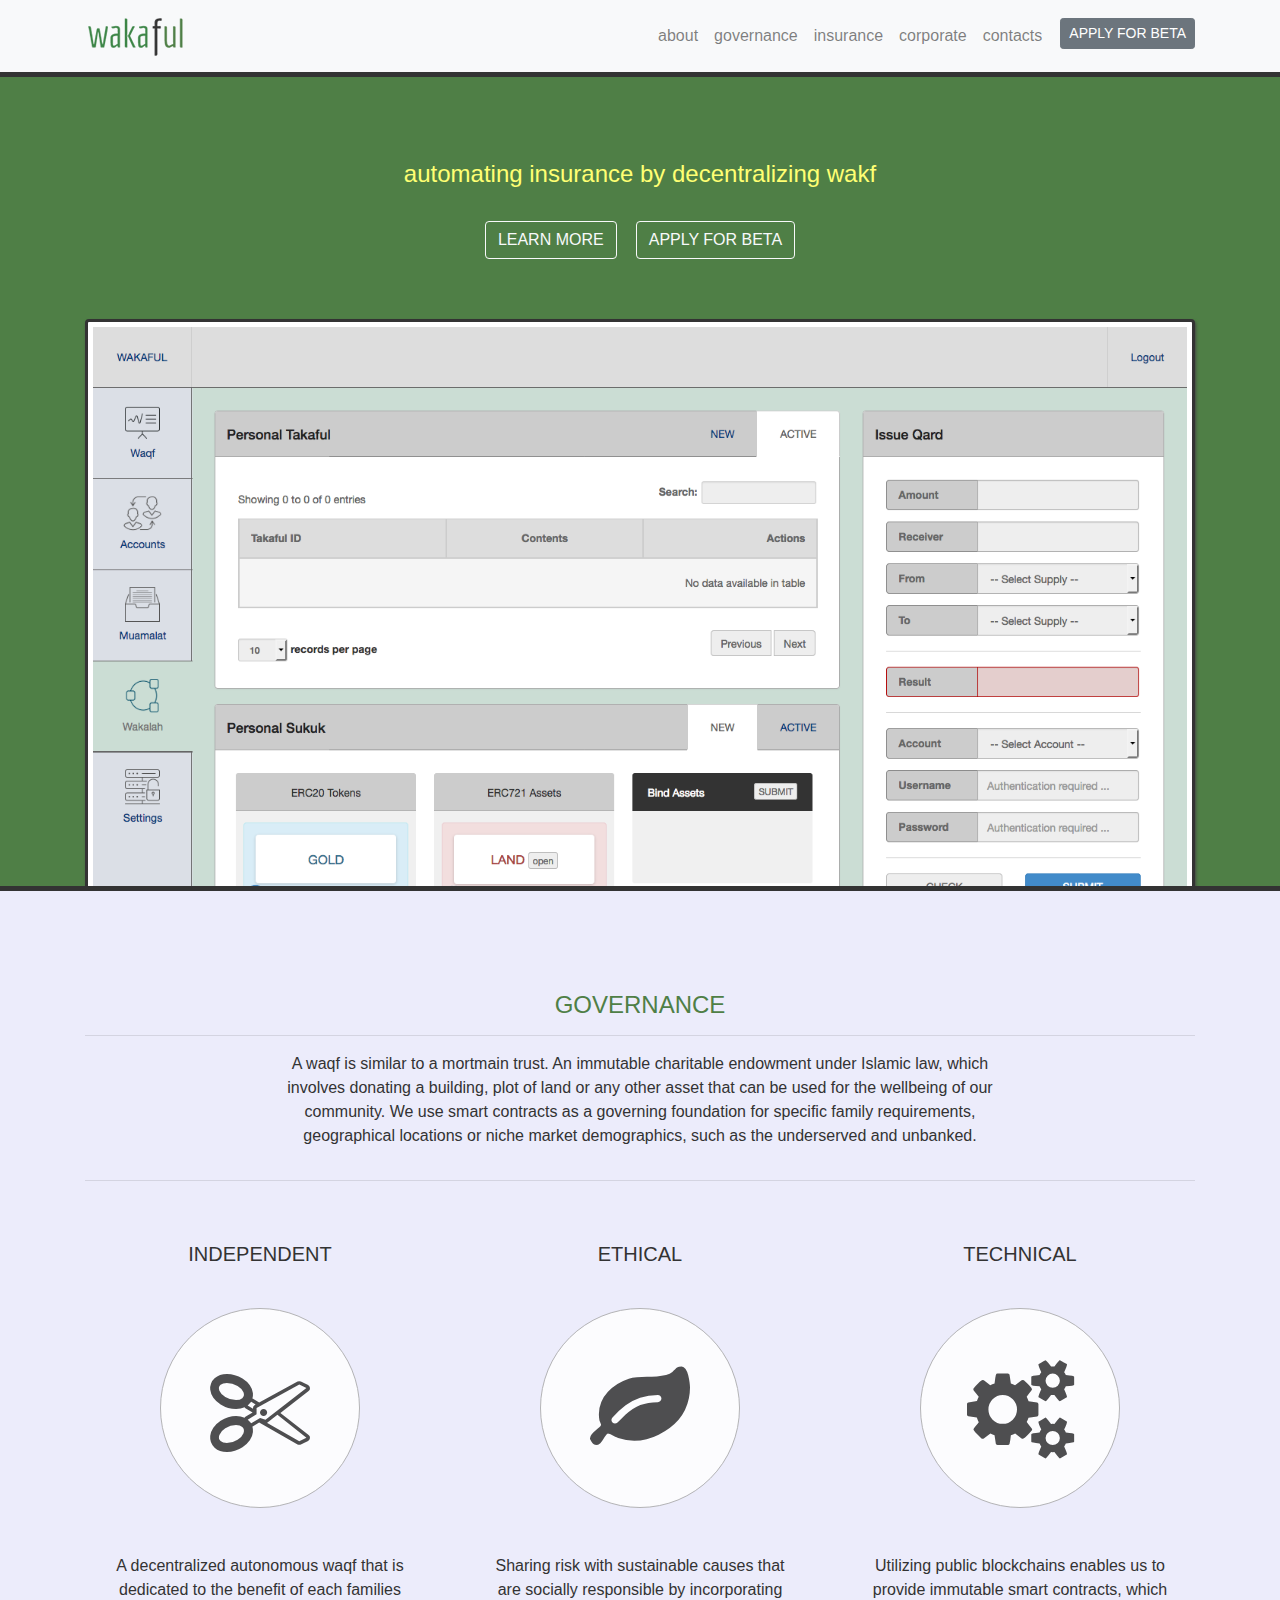
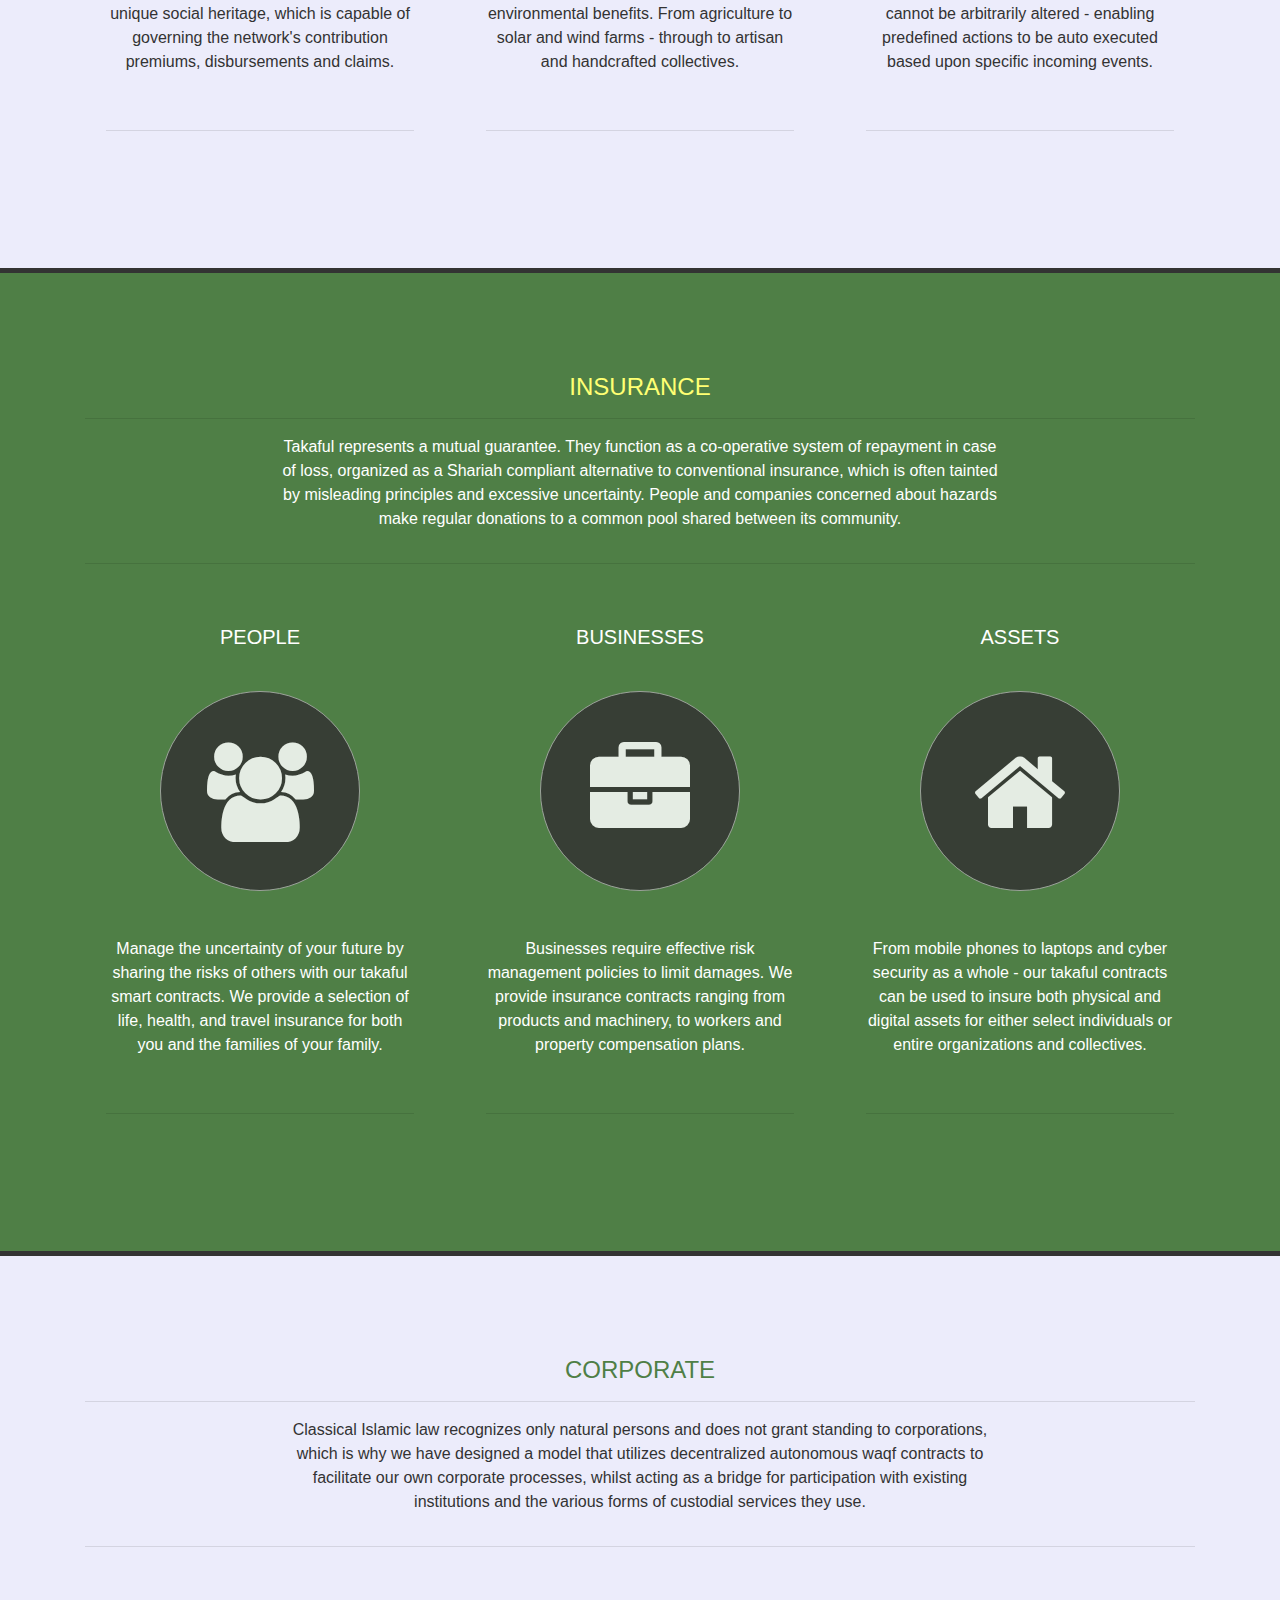
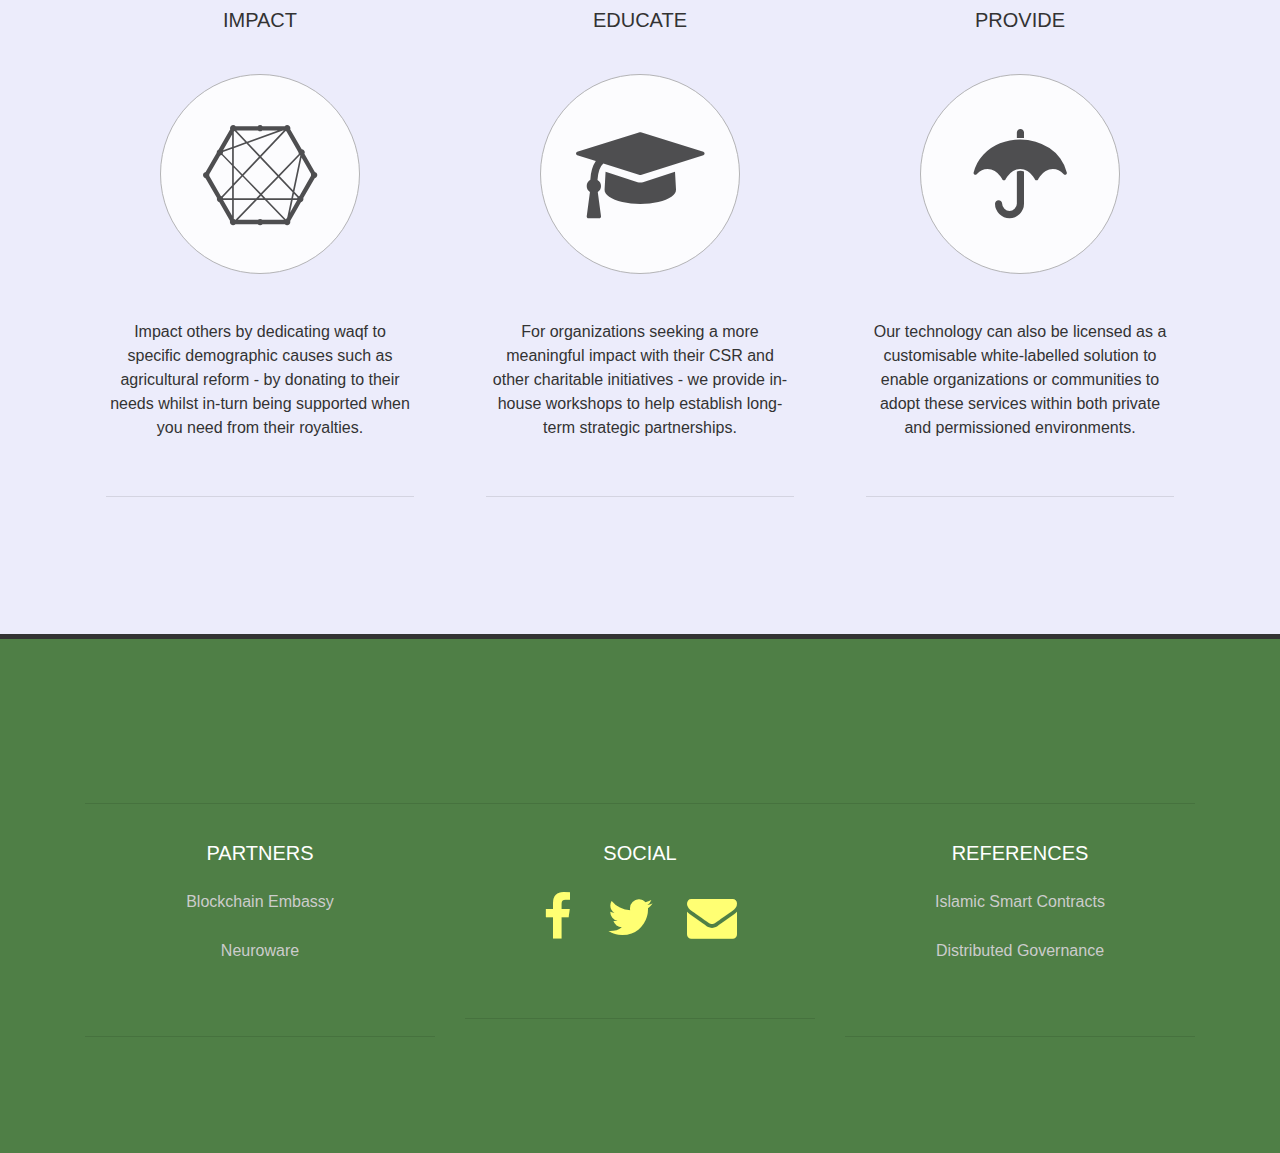
==== index.html @ dea3e42c "Update index.html" ====
<!DOCTYPE html>

<html lang="en">
<head>
<meta charset="utf-8">
<meta http-equiv="X-UA-Compatible" content="IE=edge">
<meta name="viewport" content="width=device-width, initial-scale=1.0, maximum-scale=1.0, user-scalable=0" />
<meta name='apple-mobile-web-app-capable' content='yes'>
<title>WAKAFUL</title>
    
<link href="css/bootstrap.css" rel="stylesheet">  
<link href="css/wakaful.css" rel="stylesheet">
<script src="js/jquery.js"></script>
<script src="js/bootstrap.js"></script>
<script src="js/stats.js"></script>
    
<meta property="og:locale" content="en_US" />
<meta property="og:type" content="website" />
<meta property="og:title" content="Wakaful | Automating Insurance by Decentralizing Wakaf" />
<meta property="og:url" content="http://wakaful.com/" />
<meta property="og:site_name" content="Wakaful" />
<meta property="og:description" content="automating insurance by decentralizing wakaf" />
<meta property="og:image" content="http://wakaful.com/img/fb.png" />
    
<link href="//maxcdn.bootstrapcdn.com/font-awesome/4.7.0/css/font-awesome.min.css" rel="stylesheet">
    
</head>
    
<body>

    <nav class="navbar navbar-expand-lg fixed-top navbar-light bg-light">
        <div class="container">
            <a class="navbar-brand" href="#"><img src="img/logo.png" /></a>
            <button class="navbar-toggler" type="button" data-toggle="collapse" 
                    data-target="#mainNav" 
                    aria-controls="mainNav" 
                    aria-expanded="false" 
                    aria-label="Toggle navigation">
                <span class="navbar-toggler-icon"></span>
            </button>
            <div class="collapse navbar-collapse" id="mainNav">
                <ul class="navbar-nav ml-auto">
                    <li class="nav-item">
                        <a class="nav-link" href="#">about</a>
                    </li>
                    <li class="nav-item">
                        <a class="nav-link" href="#governance">governance</a>
                    </li>
                    <li class="nav-item">
                        <a class="nav-link" href="#insurance">insurance</a>
                    </li>
                    <li class="nav-item">
                        <a class="nav-link" href="#corporate">corporate</a>
                    </li>
                    <li class="nav-item">
                        <a class="nav-link" href="#contacts">contacts</a>
                    </li>
                    <li class="nav-item">
                        <a href="https://wakaful.us19.list-manage.com/subscribe?u=8c5226ef8ec36c357509d81e9&id=e96c50570a" target="_blank" class="btn btn-secondary btn-sm">APPLY FOR BETA</a>
                    </li>
                </ul>
            </div>
        </div>
    </nav>
    
    <div class="section dark" id="about">
        <div class="container">
            <h4>automating insurance by decentralizing wakf</h4>
            <br>
            <a class="btn btn-outline-light" href="#governance">LEARN MORE</a>
            <span>|</span> 
            <a class="btn btn-outline-light" href="https://wakaful.us19.list-manage.com/subscribe?u=8c5226ef8ec36c357509d81e9&id=e96c50570a" target="_blank">APPLY FOR BETA</a>
            <br>
            <img src="img/Wakalah-Wakaful.png" class="img img-thumbnail img-block img-responsive" />
        </div>
    </div>
    
    <div class="section light" id="governance">
        <div class="container">
            <h4>GOVERNANCE</h4>
            <hr>
            <div class="row">
                <div class="col-md-2"></div>
                <div class="col-md-8">
                    <p class="intro">A waqf is similar to a mortmain trust. An immutable charitable endowment under Islamic law, which involves donating a building, plot of land or any other asset that can be used for the wellbeing of our community. We use smart contracts as a governing foundation for specific family requirements, geographical locations or niche market demographics, such as the underserved and unbanked.</p>
                </div>
                <div class="col-md-2"></div>
            </div>
            <hr>
            <div class="row">
                <div class="col-md-4">
                    <div class="card">
                        <div class="card-body">
                            <br>
                            <h5 class="card-title">INDEPENDENT</h5>
                            <p class="card-text"><i class="fa fa-scissors"></i></p>
                            <p class="card-text">A decentralized autonomous waqf that is dedicated to the benefit of each families unique social heritage, which is capable of governing the network's contribution premiums, disbursements and claims.</p>
                            <br>
                            <hr>
                        </div>
                    </div>
                </div>
                <div class="col-md-4">
                    <div class="card">
                        <div class="card-body">
                            <br>
                            <h5 class="card-title">ETHICAL</h5>
                            <p class="card-text"><i class="fa fa-leaf"></i></p>
                            <p class="card-text">Sharing risk with sustainable causes that are socially responsible by incorporating environmental benefits. From agriculture to solar and wind farms - through to artisan and handcrafted collectives.</p>
                            <br>
                            <hr>
                        </div>
                    </div>
                </div>
                <div class="col-md-4">
                    <div class="card">
                        <div class="card-body">
                            <br>
                            <h5 class="card-title">TECHNICAL</h5>
                            <p class="card-text"><i class="fa fa-cogs"></i></p>
                            <p class="card-text">Utilizing public blockchains enables us to provide immutable smart contracts, which cannot be arbitrarily altered - enabling predefined actions to be auto executed based upon specific incoming events.</p>
                            <br>
                            <hr>
                        </div>
                    </div>
                </div>
            </div>
        </div>
    </div>
    
    <div class="section dark" id="insurance">
        <div class="container">
            <h4>INSURANCE</h4>
            <hr>
            <div class="row">
                <div class="col-md-2"></div>
                <div class="col-md-8">
                    <p class="intro">Takaful represents a mutual guarantee. They function as a co-operative system of repayment in case of loss, organized as a Shariah compliant alternative to conventional insurance, which is often tainted by misleading principles and excessive uncertainty. People and companies concerned about hazards make regular donations to a common pool shared between its community.</p>
                </div>
                <div class="col-md-2"></div>
            </div>
            <hr>
            <div class="row">
                <div class="col-md-4">
                    <div class="card">
                        <div class="card-body">
                            <br>
                            <h5 class="card-title">PEOPLE</h5>
                            <p class="card-text"><i class="fa fa-users"></i></p>
                            <p class="card-text">Manage the uncertainty of your future by sharing the risks of others with our takaful smart contracts. We provide a selection of life, health, and travel insurance for both you and the families of your family. </p>
                            <br>
                            <hr>
                        </div>
                    </div>
                </div>
                <div class="col-md-4">
                    <div class="card">
                        <div class="card-body">
                            <br>
                            <h5 class="card-title">BUSINESSES</h5>
                            <p class="card-text"><i class="fa fa-briefcase"></i></p>
                            <p class="card-text">Businesses require effective risk management policies to limit damages. We provide insurance contracts ranging from products and machinery, to workers and property compensation plans.</p>
                            <br>
                            <hr>
                        </div>
                    </div>
                </div>
                <div class="col-md-4">
                    <div class="card">
                        <div class="card-body">
                            <br>
                            <h5 class="card-title">ASSETS</h5>
                            <p class="card-text"><i class="fa fa-home"></i></p>
                            <p class="card-text">From mobile phones to laptops and cyber security as a whole - our takaful contracts can be used to insure both physical and digital assets for either select individuals or entire organizations and collectives.</p>
                            <br>
                            <hr>
                        </div>
                    </div>
                </div>
            </div>
        </div>
    </div>
    
    <div class="section light" id="corporate">
        <div class="container">
            <h4>CORPORATE</h4>
            <hr>
            <div class="row">
                <div class="col-md-2"></div>
                <div class="col-md-8">
                    <p class="intro">Classical Islamic law recognizes only natural persons and does not grant standing to corporations, which is why we have designed a model that utilizes decentralized autonomous waqf contracts to facilitate our own corporate processes, whilst acting as a bridge for participation with existing institutions and the various forms of custodial services they use.</p>
                </div>
                <div class="col-md-2"></div>
            </div>
            <hr>
            <div class="row">
                <div class="col-md-4">
                    <div class="card">
                        <div class="card-body">
                            <br>
                            <h5 class="card-title">IMPACT</h5>
                            <p class="card-text"><i class="fa fa-connectdevelop"></i></p>
                            <p class="card-text">Impact others by dedicating waqf to specific demographic causes such as agricultural reform - by donating to their needs whilst in-turn being supported when you need from their royalties.</p>
                            <br>
                            <hr>
                        </div>
                    </div>
                </div>
                <div class="col-md-4">
                    <div class="card">
                        <div class="card-body">
                            <br>
                            <h5 class="card-title">EDUCATE</h5>
                            <p class="card-text"><i class="fa fa-graduation-cap"></i></p>
                            <p class="card-text">For organizations seeking a more meaningful impact with their CSR and other charitable initiatives - we provide in-house workshops to help establish long-term strategic partnerships.</p>
                            <br>
                            <hr>
                        </div>
                    </div>
                </div>
                <div class="col-md-4">
                    <div class="card">
                        <div class="card-body">
                            <br>
                            <h5 class="card-title">PROVIDE</h5>
                            <p class="card-text"><i class="fa fa-umbrella"></i></p>
                            <p class="card-text">Our technology can also be licensed as a customisable white-labelled solution to enable organizations or communities to adopt these services within both private and permissioned environments.</p>
                            <br>
                            <hr>
                        </div>
                    </div>
                </div>
            </div>
        </div>
    </div>
    
    <div class="section dark" id="contacts">
        <div class="container">
            <br>
            <br>
            <hr>
            <div class="row">
                <div class="col-md-4">
                    <div class="card">
                        <div class="card-body">
                            <h5 class="card-title">PARTNERS</h5>
                            <ul class="list-group list-group-flush">
                                <li class="list-group-item">
                                    <a href="http://bce.asia" target="_blank">
                                        Blockchain Embassy
                                    </a>
                                </li>
                                <li class="list-group-item">
                                    <a href="http://neuroware.io" target="_blank">
                                        Neuroware
                                    </a>
                                </li>
                            </ul>
                        </div>
                    </div>
                    <br>
                    <hr>
                </div>
                <div class="col-md-4">
                    <div class="card social">
                        <div class="card-body">
                            <h5 class="card-title">SOCIAL</h5>
                            <a href="https://facebook.com/wakaful" target="_blank"><i class="fa fa-facebook"></i></a>
                            <a href="https://twitter.com/waqaful" target="_blank"><i class="fa fa-twitter"></i></a>
                            <a href="https://wakaful.wufoo.com/forms/z1rlz63f1rej79t/" target="_blank"><i class="fa fa-envelope"></i></a>
                        </div>
                    </div>
                    <br>
                    <hr>
                </div>
                <div class="col-md-4">
                    <div class="card">
                        <div class="card-body">
                            <h5 class="card-title">REFERENCES</h5>
                            <ul class="list-group list-group-flush">
                                <li class="list-group-item">
                                    <a href="https://www.bce.asia/blog/islamic-finance-a-benefit-for-blockchains" target="_blank">
                                        Islamic Smart Contracts
                                    </a>
                                </li>
                                <li class="list-group-item">
                                    <a href="https://www.bce.asia/blog/unveiling-the-future-of-distributed-governance" target="_blank">
                                        Distributed Governance
                                    </a>
                                </li>
                            </ul>
                        </div>
                    </div>
                    <br>
                    <hr>
                </div>
            </div>
        </div>
    </div>
    
</body>
</html>
---- css/wakaful.css ----
/*

RESETS

*/

body {
    padding-top: 60px;
}
.navbar.fixed-top {
    border-bottom: 5px solid #333;
    line-height: 40px;
}
.navbar.fixed-top .navbar-nav {
    text-align: center;
}
.navbar.fixed-top .nav-item .btn {
    margin: 0;
}
.img-block {
    width: 100%;
    max-width: 100%;
    min-width: 100%;
    height: auto;
}

/*

SECTIONS

*/

.section {
    display: block;
    position: relative;
    padding: 100px 0;
    text-align: center;
}
#about.section span {
    color: transparent;
    padding: 0 3px;
}
.section.dark {
    background: #4F7F46;
    color: #FFF;
}
.section.dark h4 {
    color: #FFFF73;
}
.section.dark ul a {
    color: #CCC;
}
.section.dark ul a:hover {
    color: #FFFF73;
}
.section.light .card,
.section.light .list-group .list-group-item,
.section.dark .card,
.section.dark .list-group .list-group-item {
    background: transparent;
    border-color: transparent;
}
.section.light {
    background: #ECECFB;
    border-top: 5px solid #333;
    border-bottom: 5px solid #333;
    color: #333;
}
.section.light h4 {
    color: #4F7F46;
}
.section.dark img.img-block {
    margin: 60px 0 -160px;
    padding: 5px;
    border: 3px solid #333;
    border-radius 6px;
    box-shadow: 1px 2px 3px #444;
}


/*

ICONS

*/

.card-text i.fa {
    font-size: 100px;
    background: #FFF;
    border: 1px solid #AAA;
    width: 200px;
    height: 200px;
    border-radius: 100px;
    line-height: 200px;
    margin: 30px 0;
    opacity: 0.85;
}
.section.dark .card-text i.fa {
    background: #333;
}

.card.social i.fa {
    font-size: 50px;
    padding: 15px;
    color: #FFFF73;
}
.card.social a:hover i.fa {
    color: #333;
}

/*

RESPONSIVE

*/
@media screen and (min-width: 992px) { 
    html .navbar.fixed-top .nav-item .btn {
        margin: 10px 0 0 10px;
    }
}
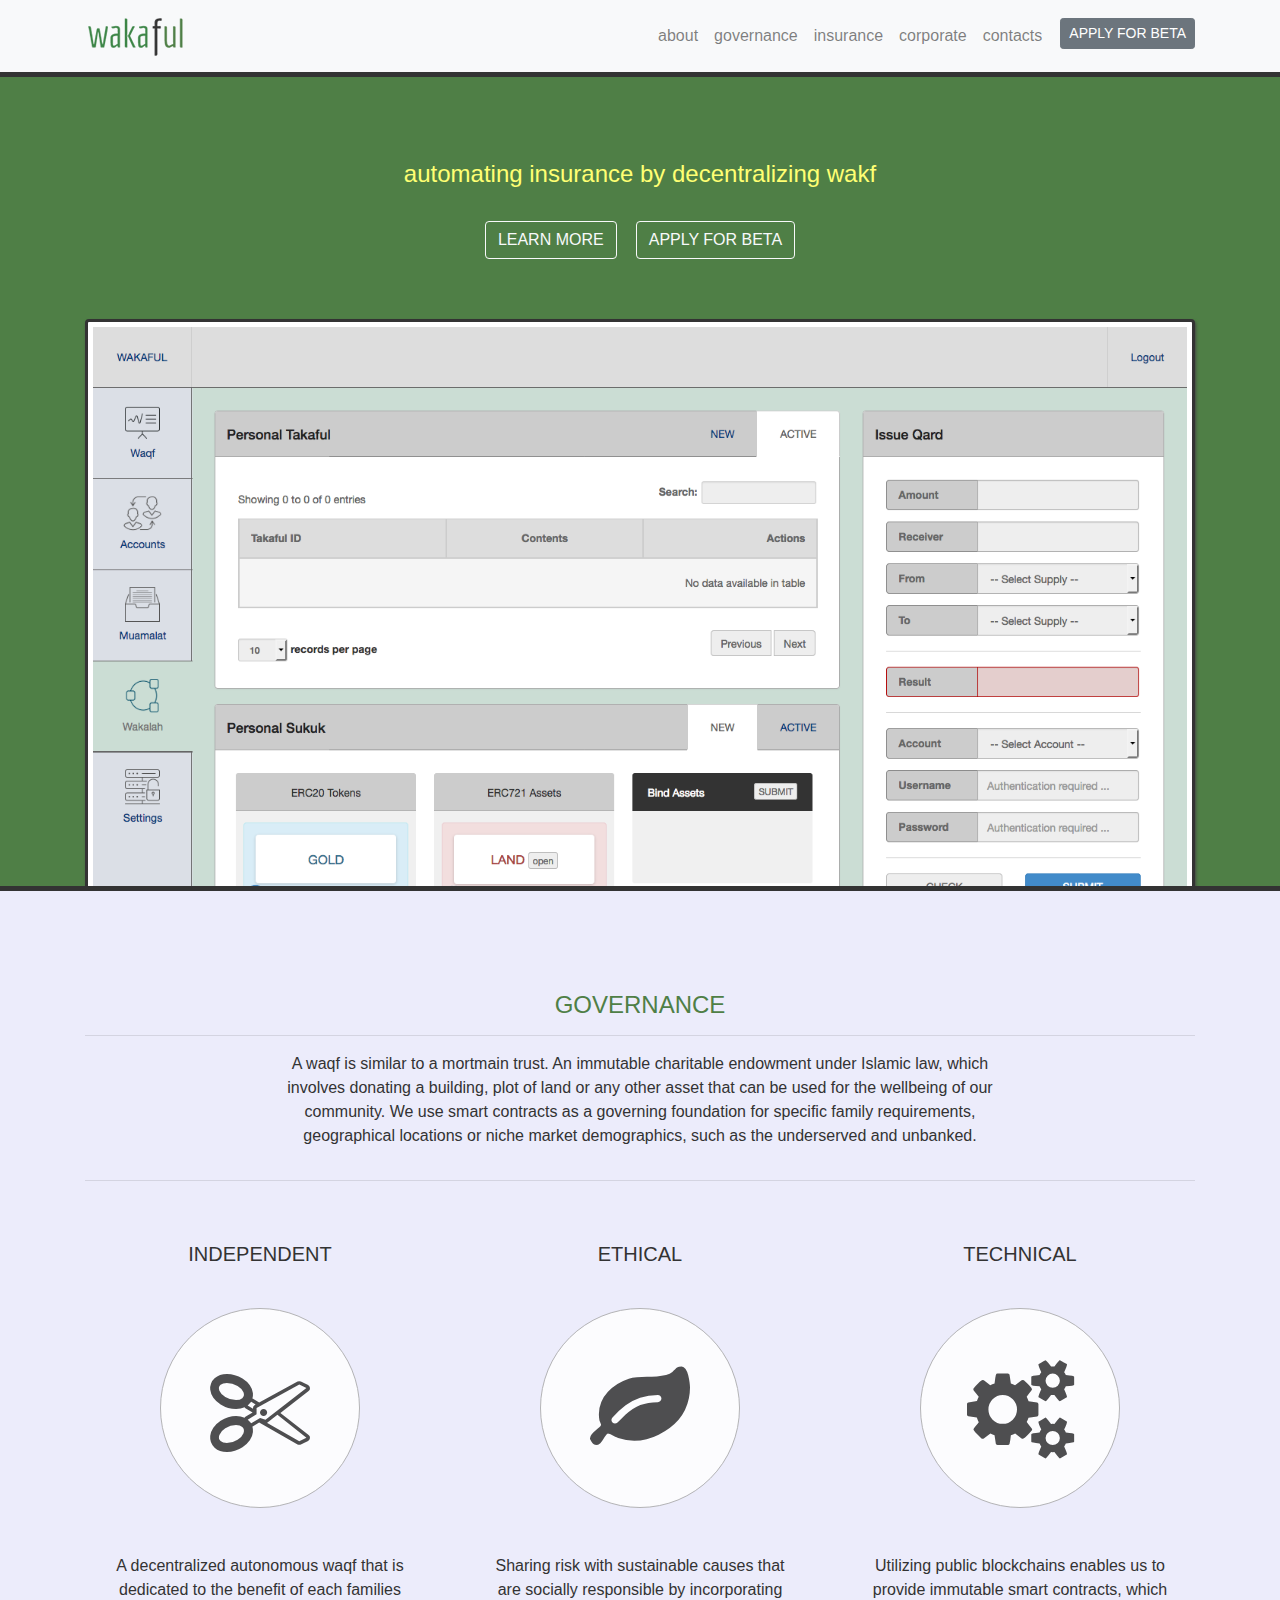
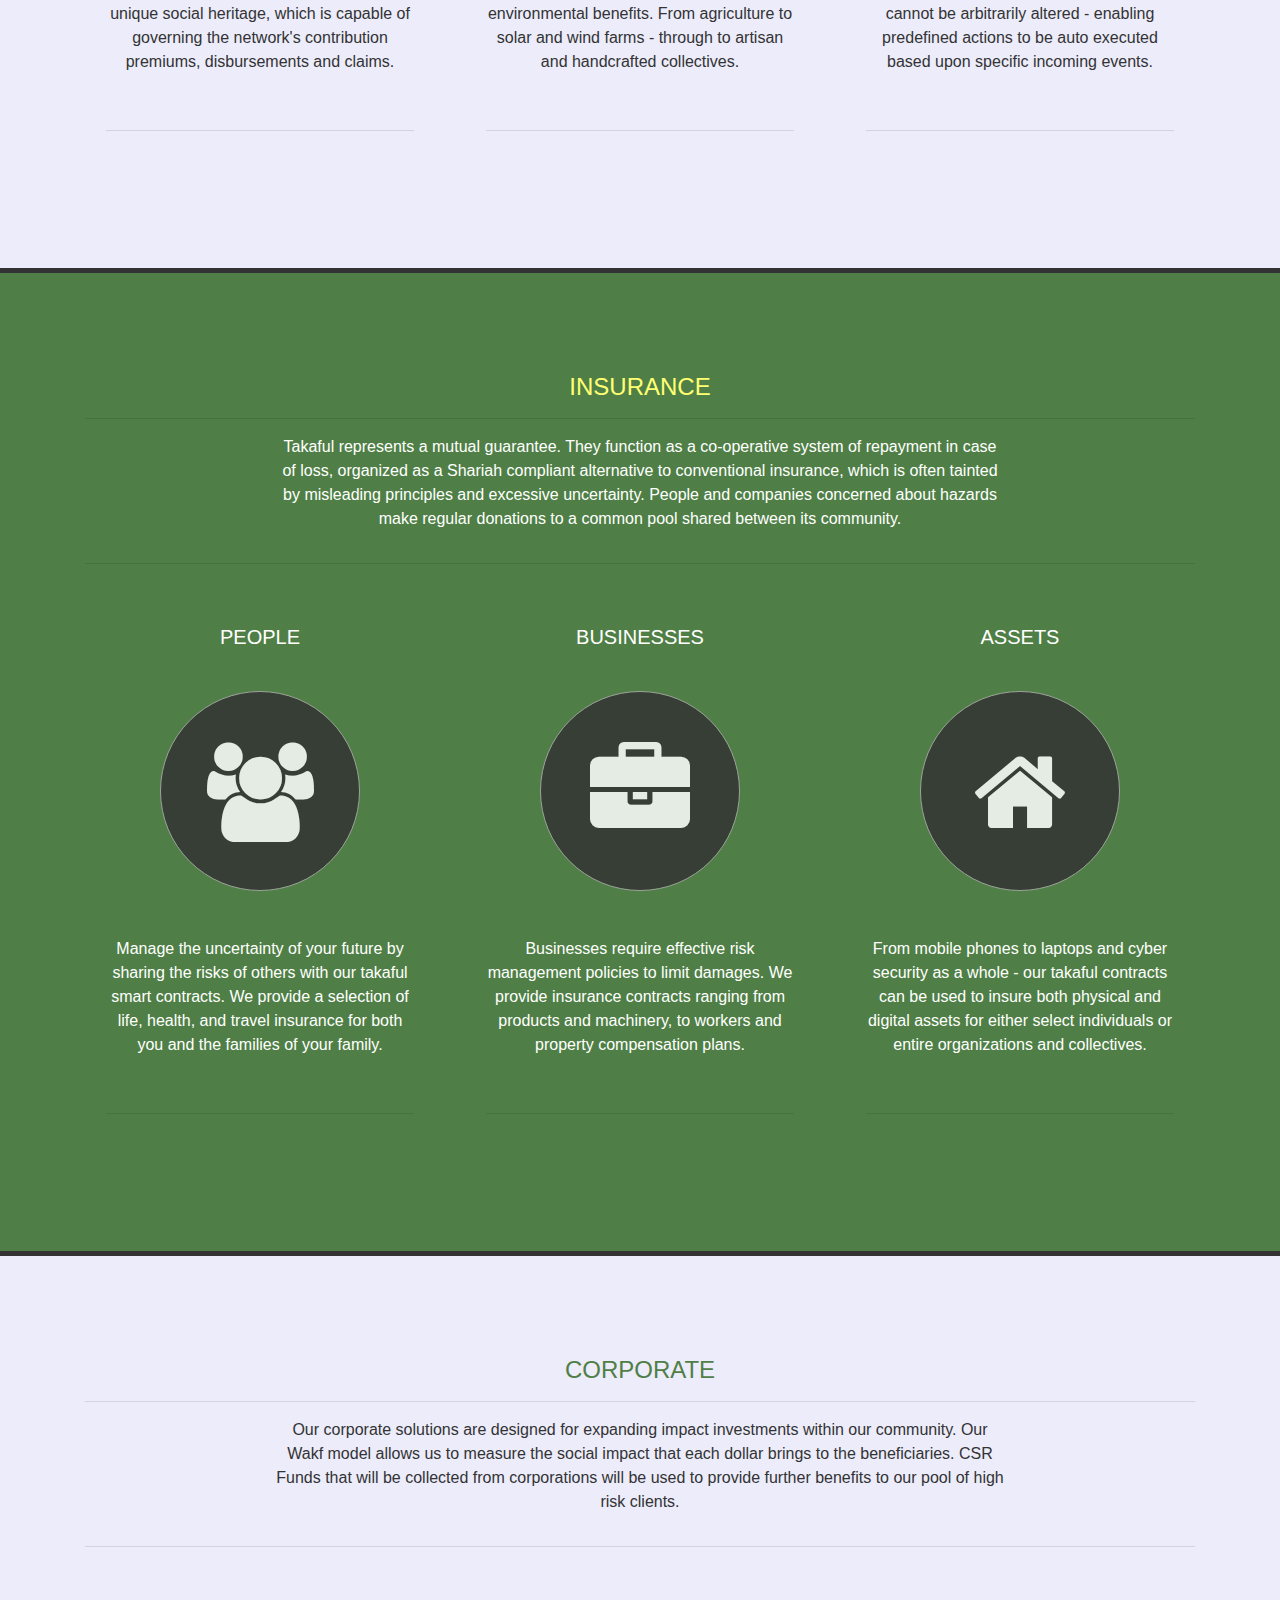
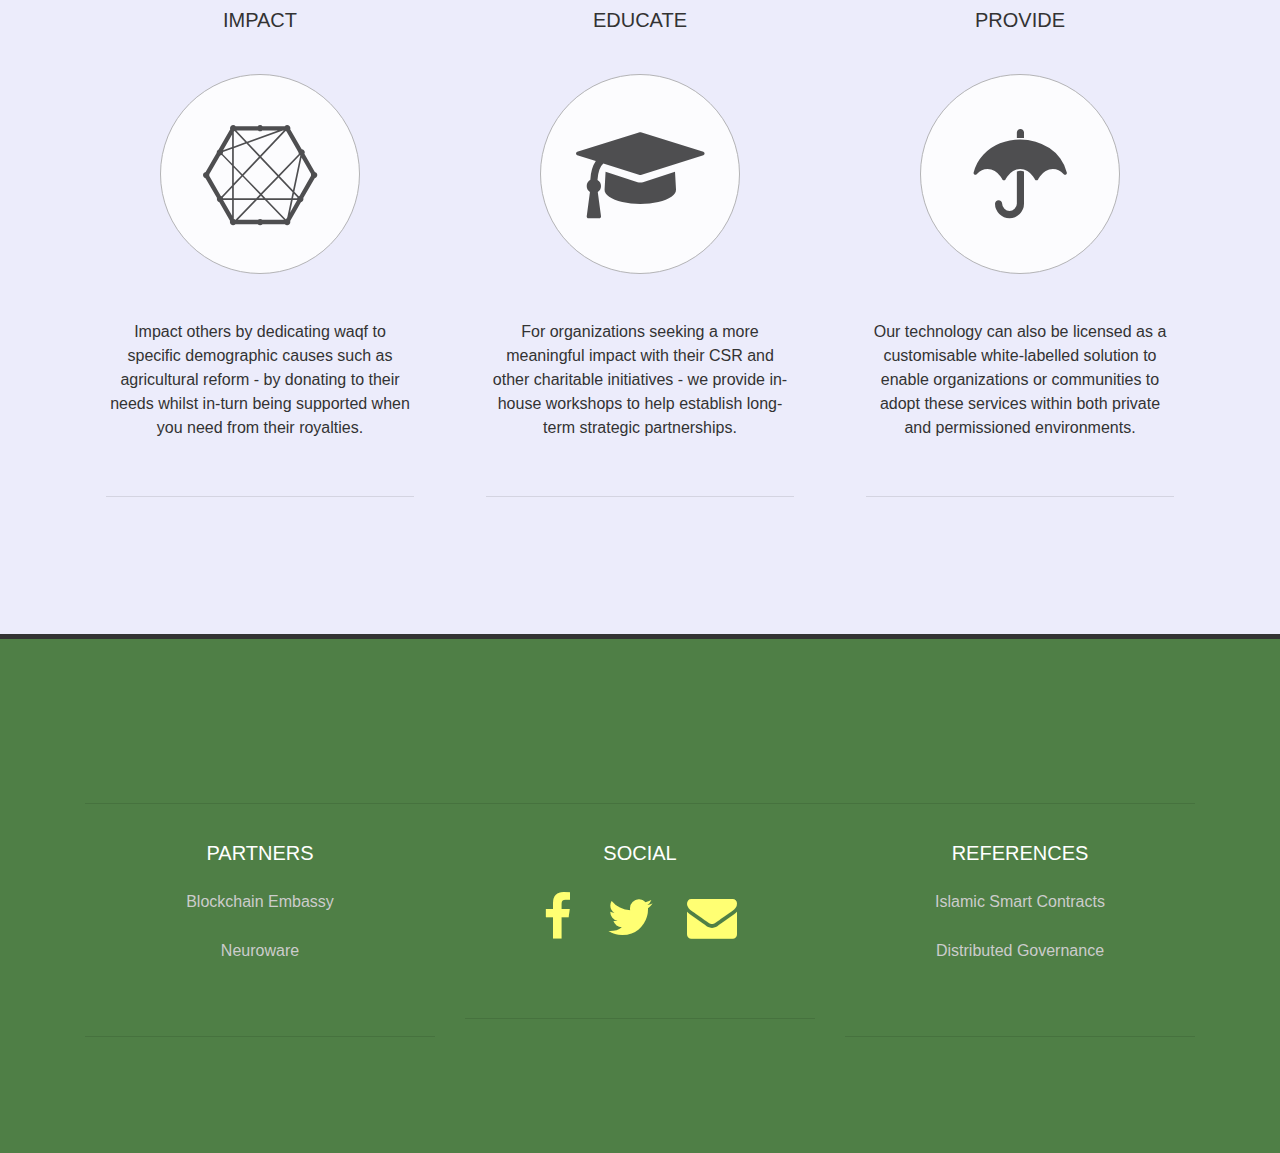
==== commit 61d9bed8: "Update index.html" ====
--- a/index.html
+++ b/index.html
@@ -188,7 +188,7 @@
             <div class="row">
                 <div class="col-md-2"></div>
                 <div class="col-md-8">
-                    <p class="intro">Classical Islamic law recognizes only natural persons and does not grant standing to corporations, which is why we have designed a model that utilizes decentralized autonomous waqf contracts to facilitate our own corporate processes, whilst acting as a bridge for participation with existing institutions and the various forms of custodial services they use.</p>
+                    <p class="intro">Our corporate solutions are designed for expanding impact investments within our community. Our Wakf model allows us to measure the social impact that each dollar brings to the beneficiaries. CSR Funds that will be collected from corporations will be used to provide further benefits to our pool of high risk clients. </p>
                 </div>
                 <div class="col-md-2"></div>
             </div>
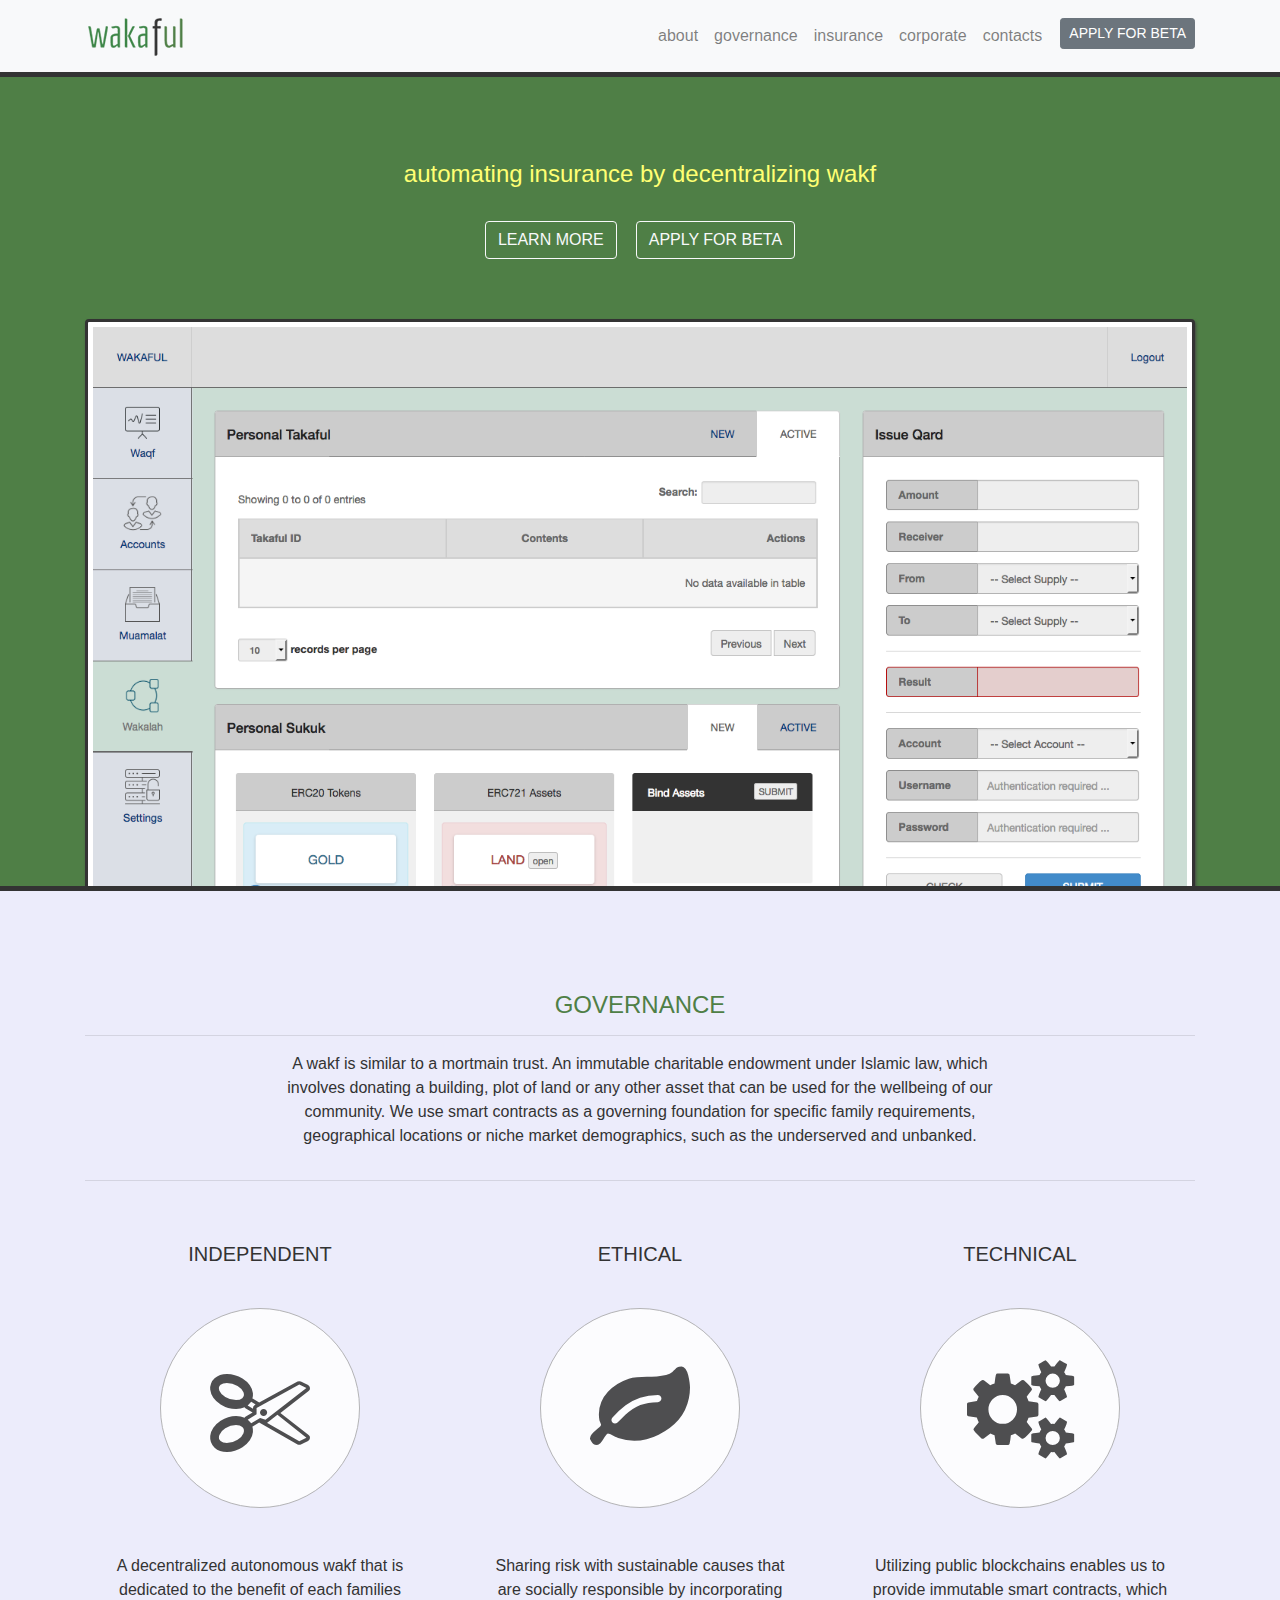
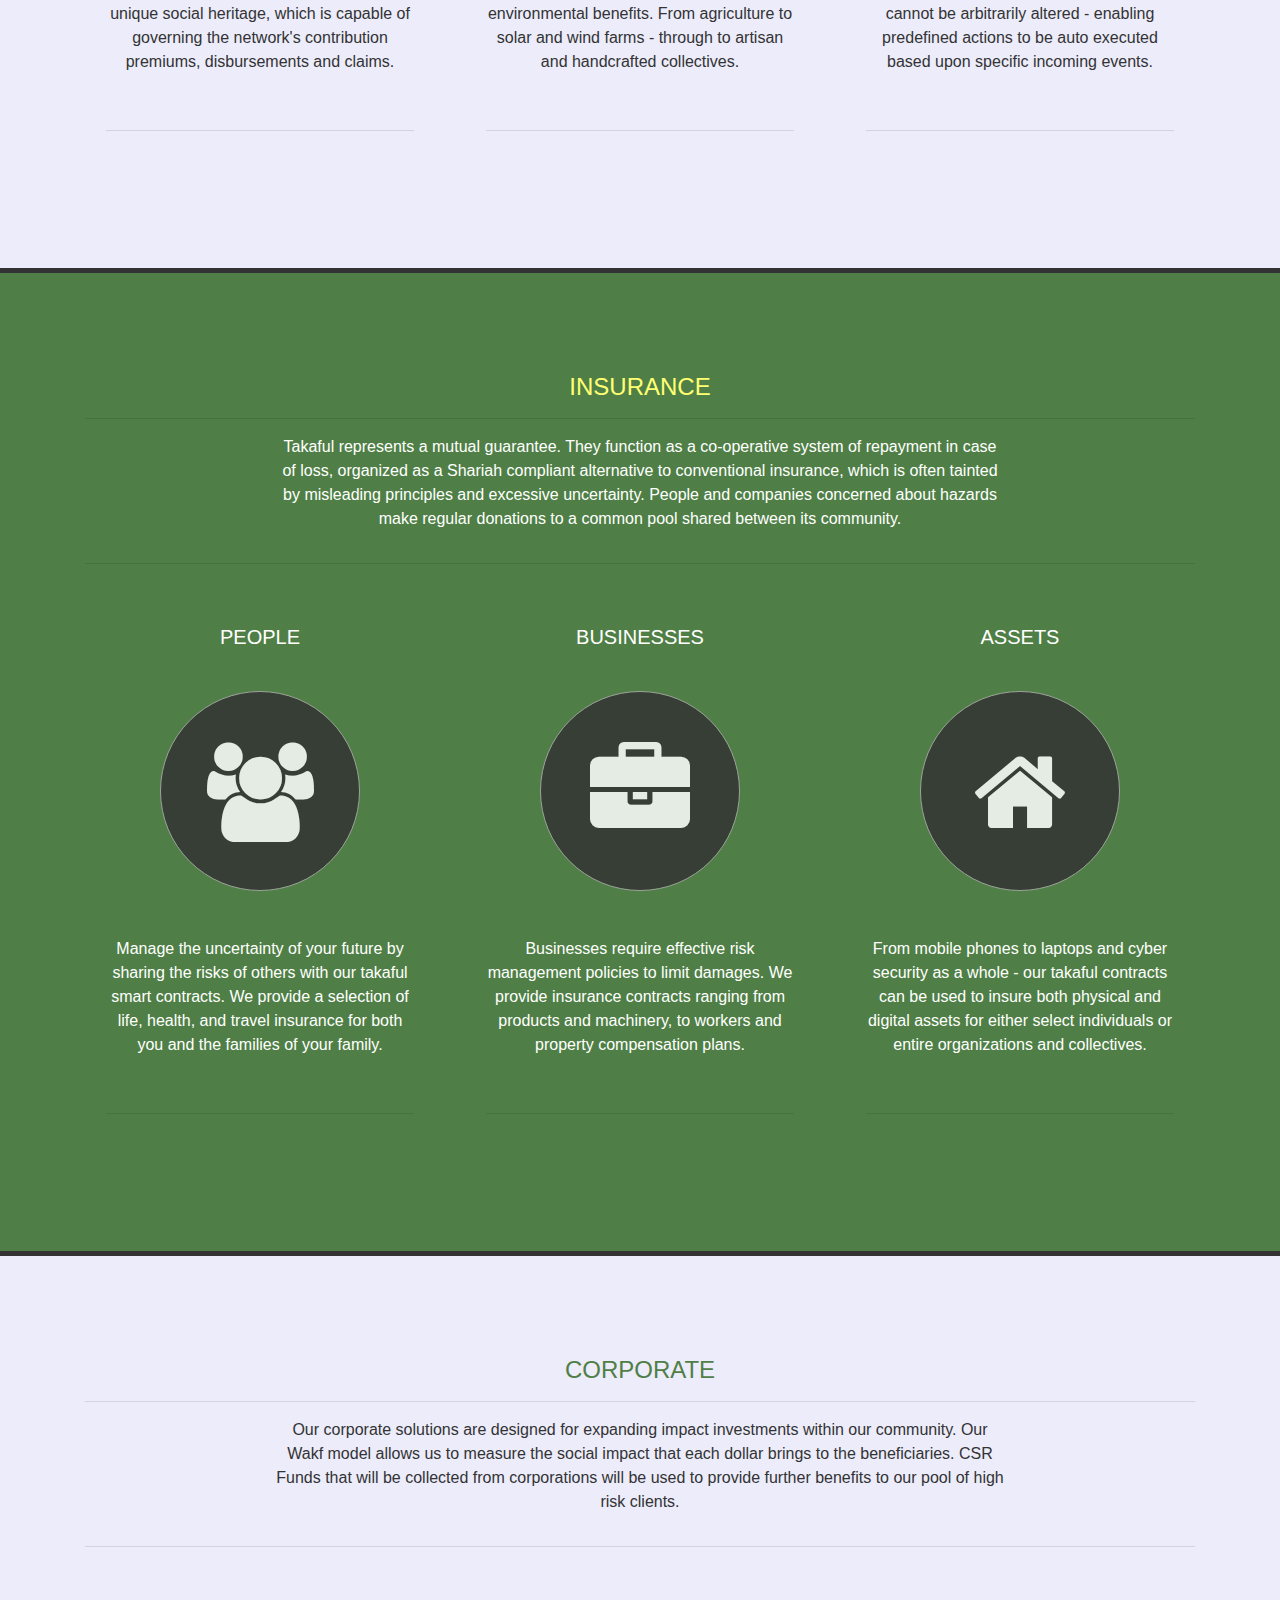
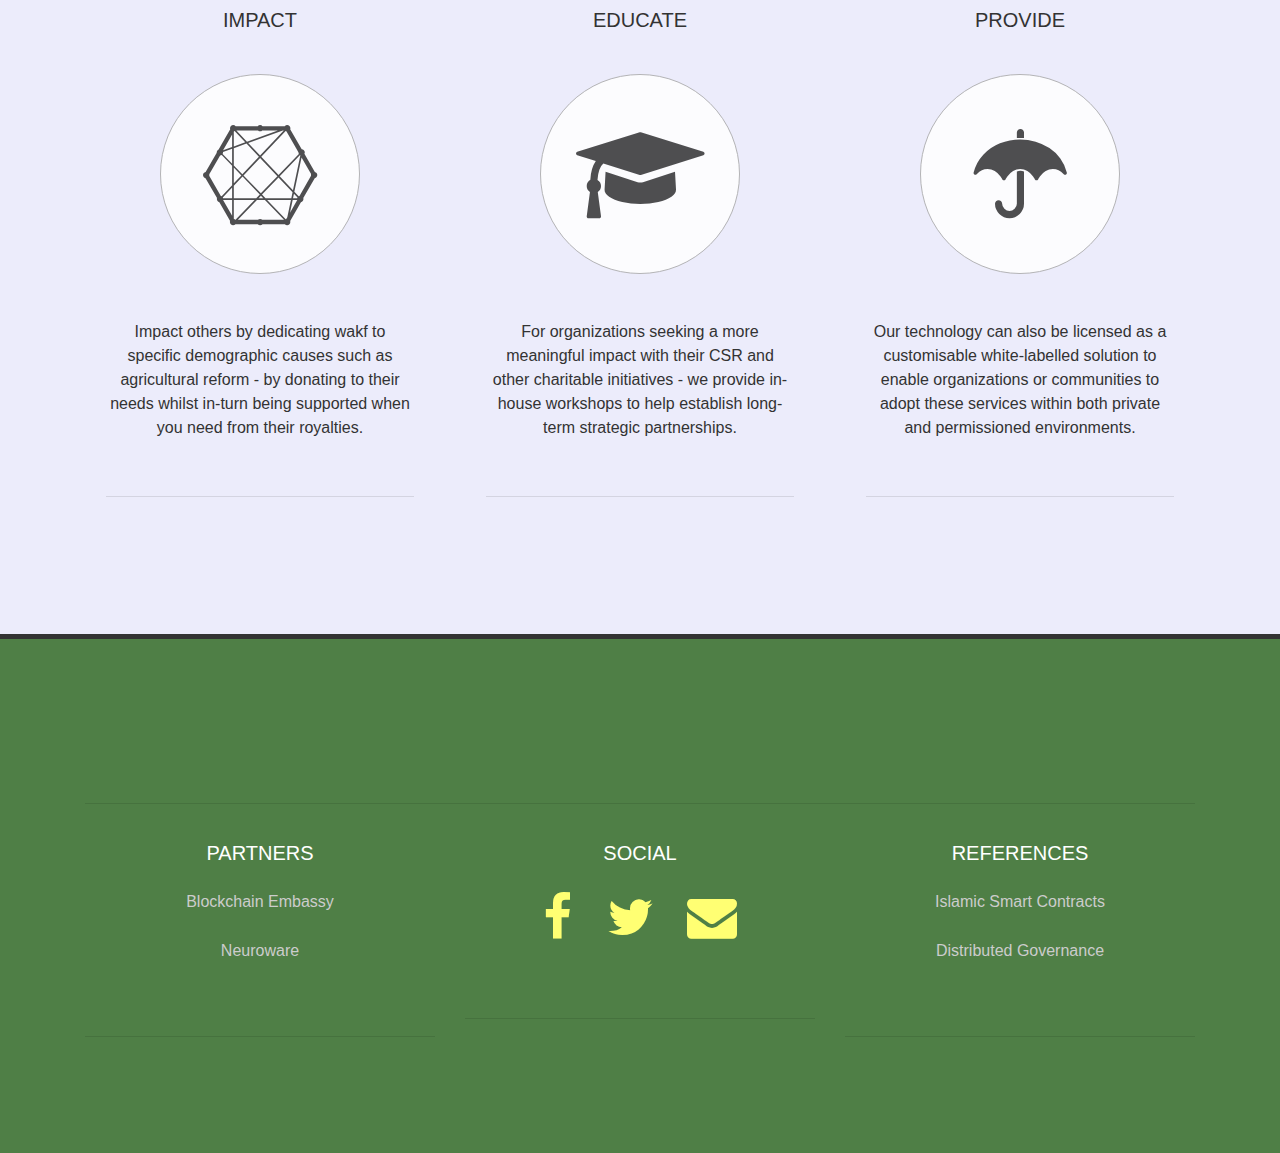
==== commit d1aadb8a: "Update index.html" ====
--- a/index.html
+++ b/index.html
@@ -82,7 +82,7 @@
             <div class="row">
                 <div class="col-md-2"></div>
                 <div class="col-md-8">
-                    <p class="intro">A waqf is similar to a mortmain trust. An immutable charitable endowment under Islamic law, which involves donating a building, plot of land or any other asset that can be used for the wellbeing of our community. We use smart contracts as a governing foundation for specific family requirements, geographical locations or niche market demographics, such as the underserved and unbanked.</p>
+                    <p class="intro">A wakf is similar to a mortmain trust. An immutable charitable endowment under Islamic law, which involves donating a building, plot of land or any other asset that can be used for the wellbeing of our community. We use smart contracts as a governing foundation for specific family requirements, geographical locations or niche market demographics, such as the underserved and unbanked.</p>
                 </div>
                 <div class="col-md-2"></div>
             </div>
@@ -94,7 +94,7 @@
                             <br>
                             <h5 class="card-title">INDEPENDENT</h5>
                             <p class="card-text"><i class="fa fa-scissors"></i></p>
-                            <p class="card-text">A decentralized autonomous waqf that is dedicated to the benefit of each families unique social heritage, which is capable of governing the network's contribution premiums, disbursements and claims.</p>
+                            <p class="card-text">A decentralized autonomous wakf that is dedicated to the benefit of each families unique social heritage, which is capable of governing the network's contribution premiums, disbursements and claims.</p>
                             <br>
                             <hr>
                         </div>
@@ -200,7 +200,7 @@
                             <br>
                             <h5 class="card-title">IMPACT</h5>
                             <p class="card-text"><i class="fa fa-connectdevelop"></i></p>
-                            <p class="card-text">Impact others by dedicating waqf to specific demographic causes such as agricultural reform - by donating to their needs whilst in-turn being supported when you need from their royalties.</p>
+                            <p class="card-text">Impact others by dedicating wakf to specific demographic causes such as agricultural reform - by donating to their needs whilst in-turn being supported when you need from their royalties.</p>
                             <br>
                             <hr>
                         </div>
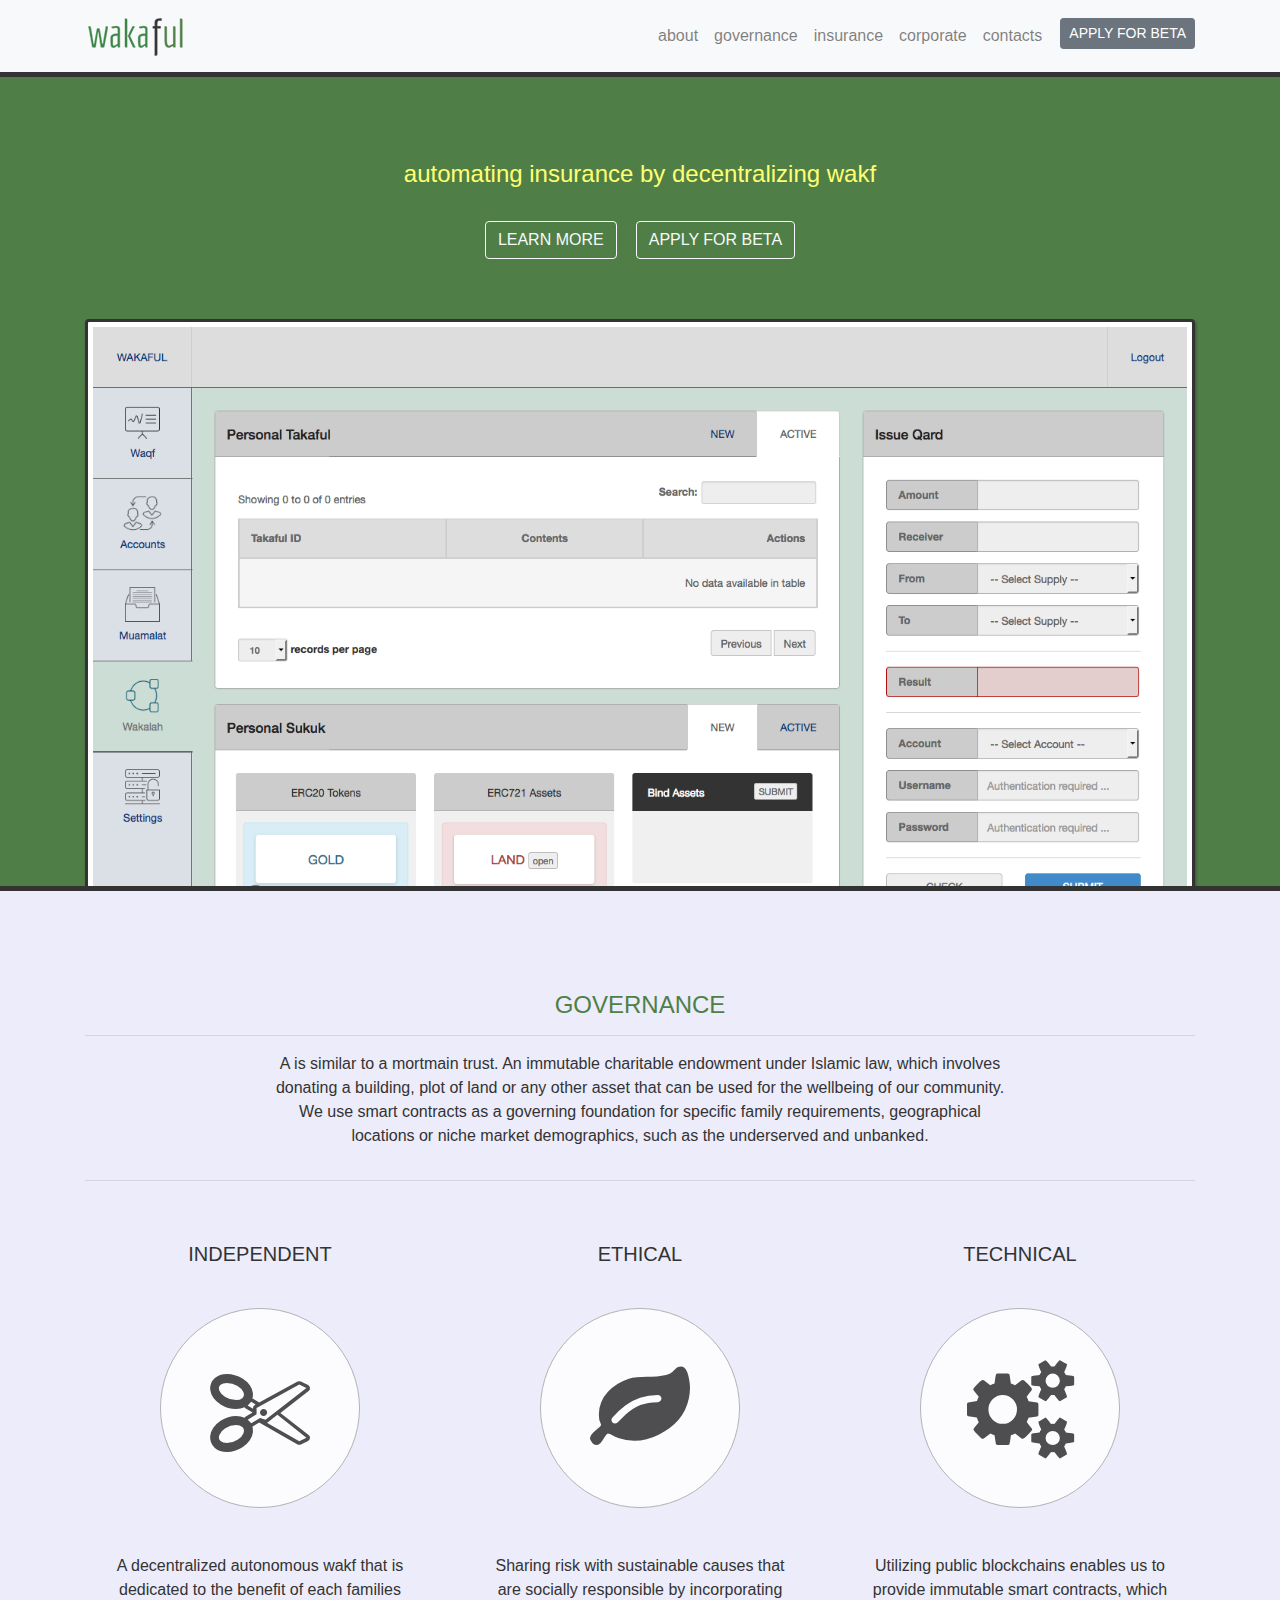
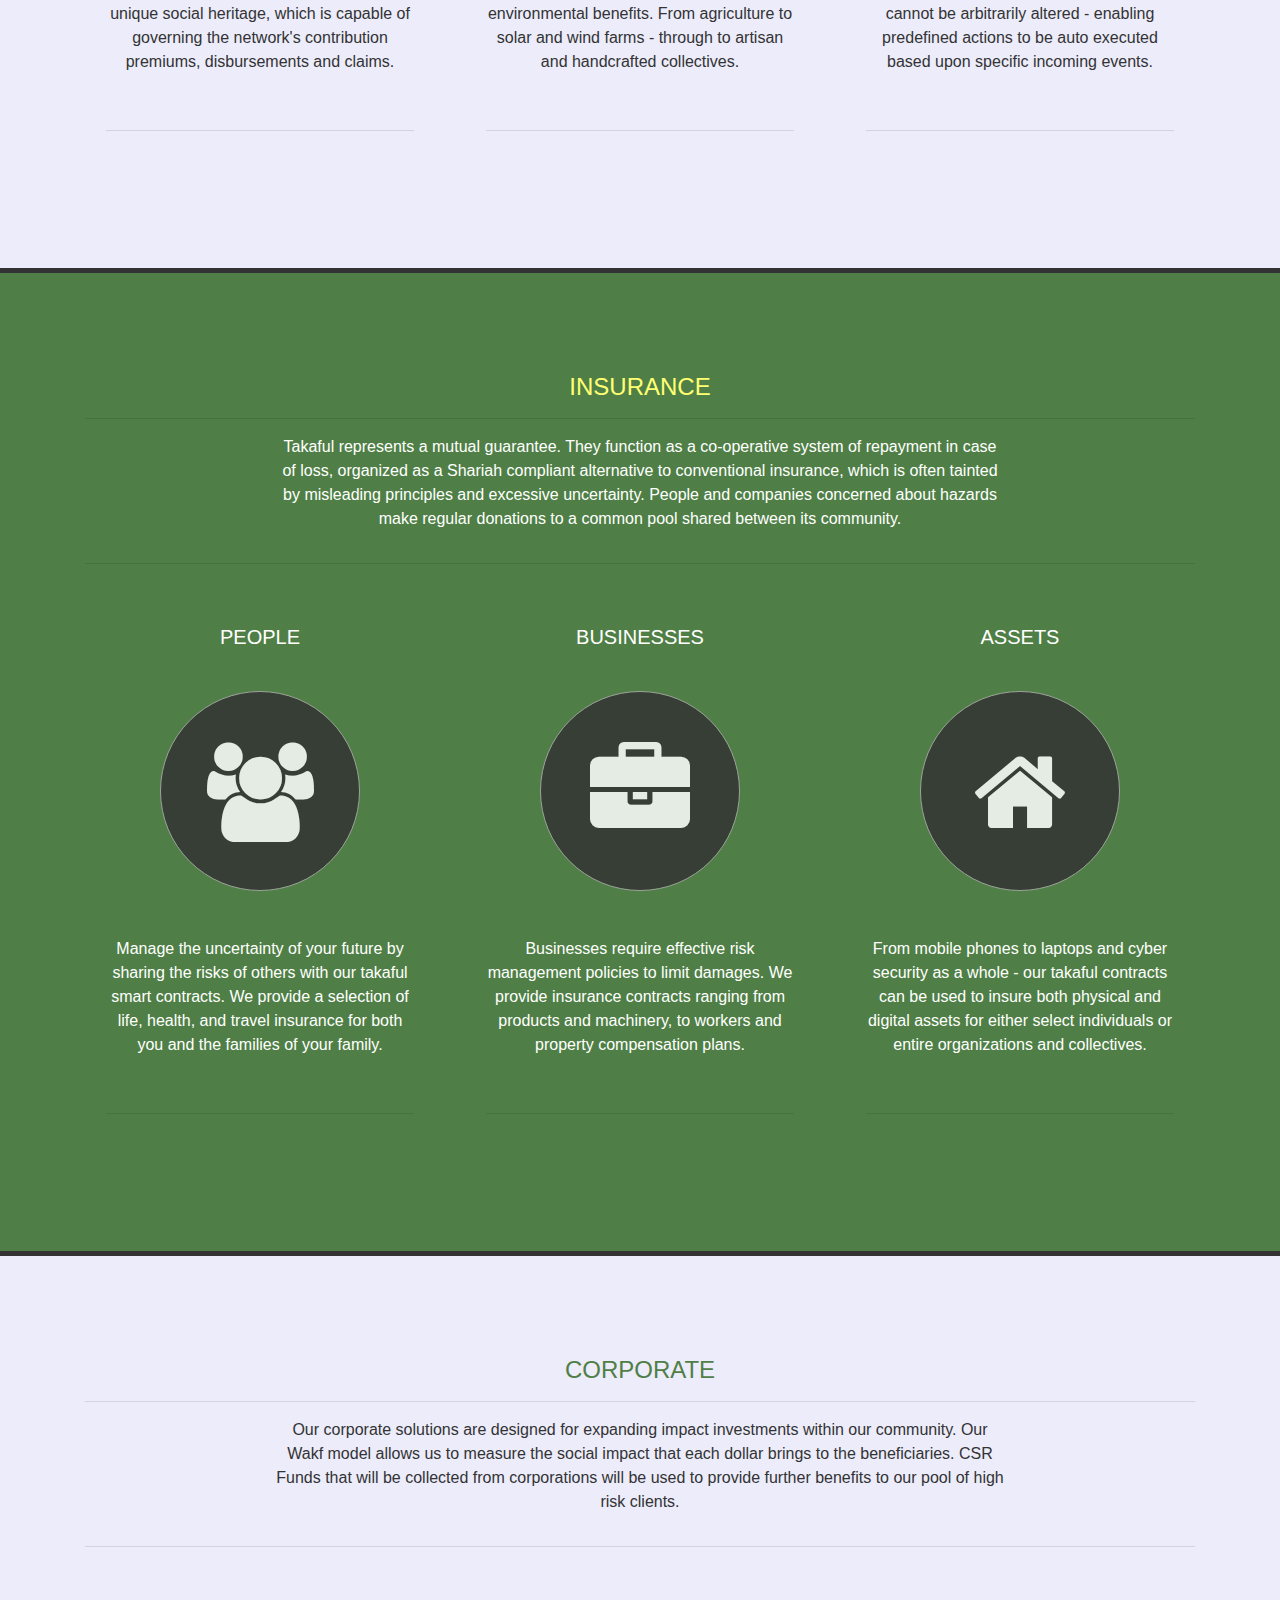
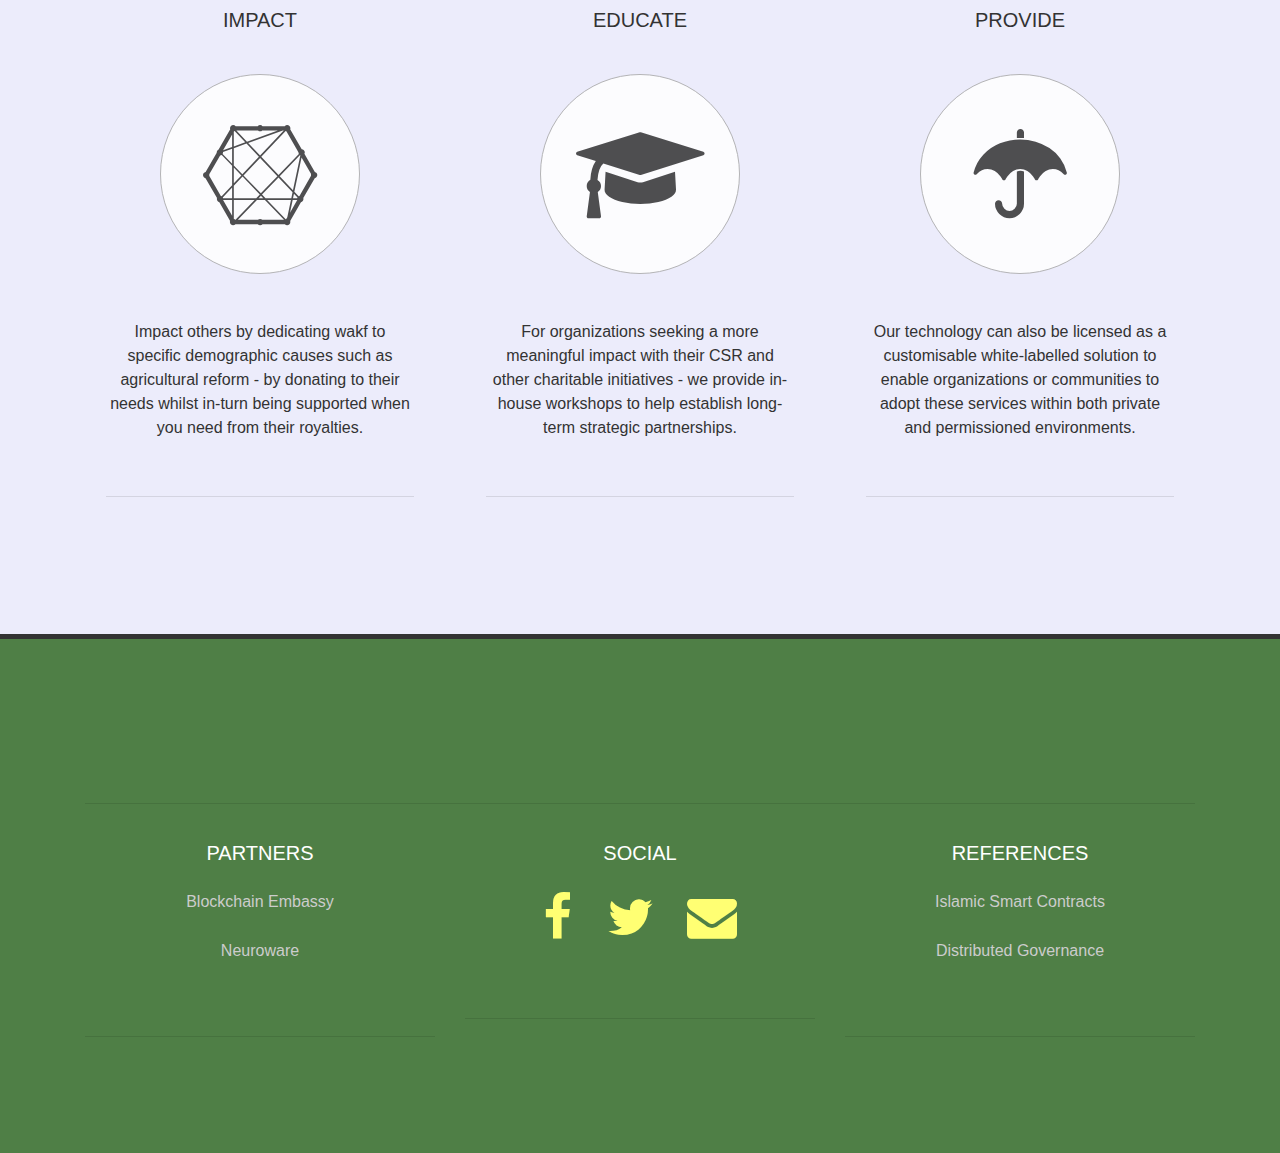
==== commit 9d7a8fab: "Update index.html" ====
--- a/index.html
+++ b/index.html
@@ -82,7 +82,11 @@
             <div class="row">
                 <div class="col-md-2"></div>
                 <div class="col-md-8">
-                    <p class="intro">A wakf is similar to a mortmain trust. An immutable charitable endowment under Islamic law, which involves donating a building, plot of land or any other asset that can be used for the wellbeing of our community. We use smart contracts as a governing foundation for specific family requirements, geographical locations or niche market demographics, such as the underserved and unbanked.</p>
+                    <p class="intro">A 
+                        
+                        
+                        
+                        is similar to a mortmain trust. An immutable charitable endowment under Islamic law, which involves donating a building, plot of land or any other asset that can be used for the wellbeing of our community. We use smart contracts as a governing foundation for specific family requirements, geographical locations or niche market demographics, such as the underserved and unbanked.</p>
                 </div>
                 <div class="col-md-2"></div>
             </div>
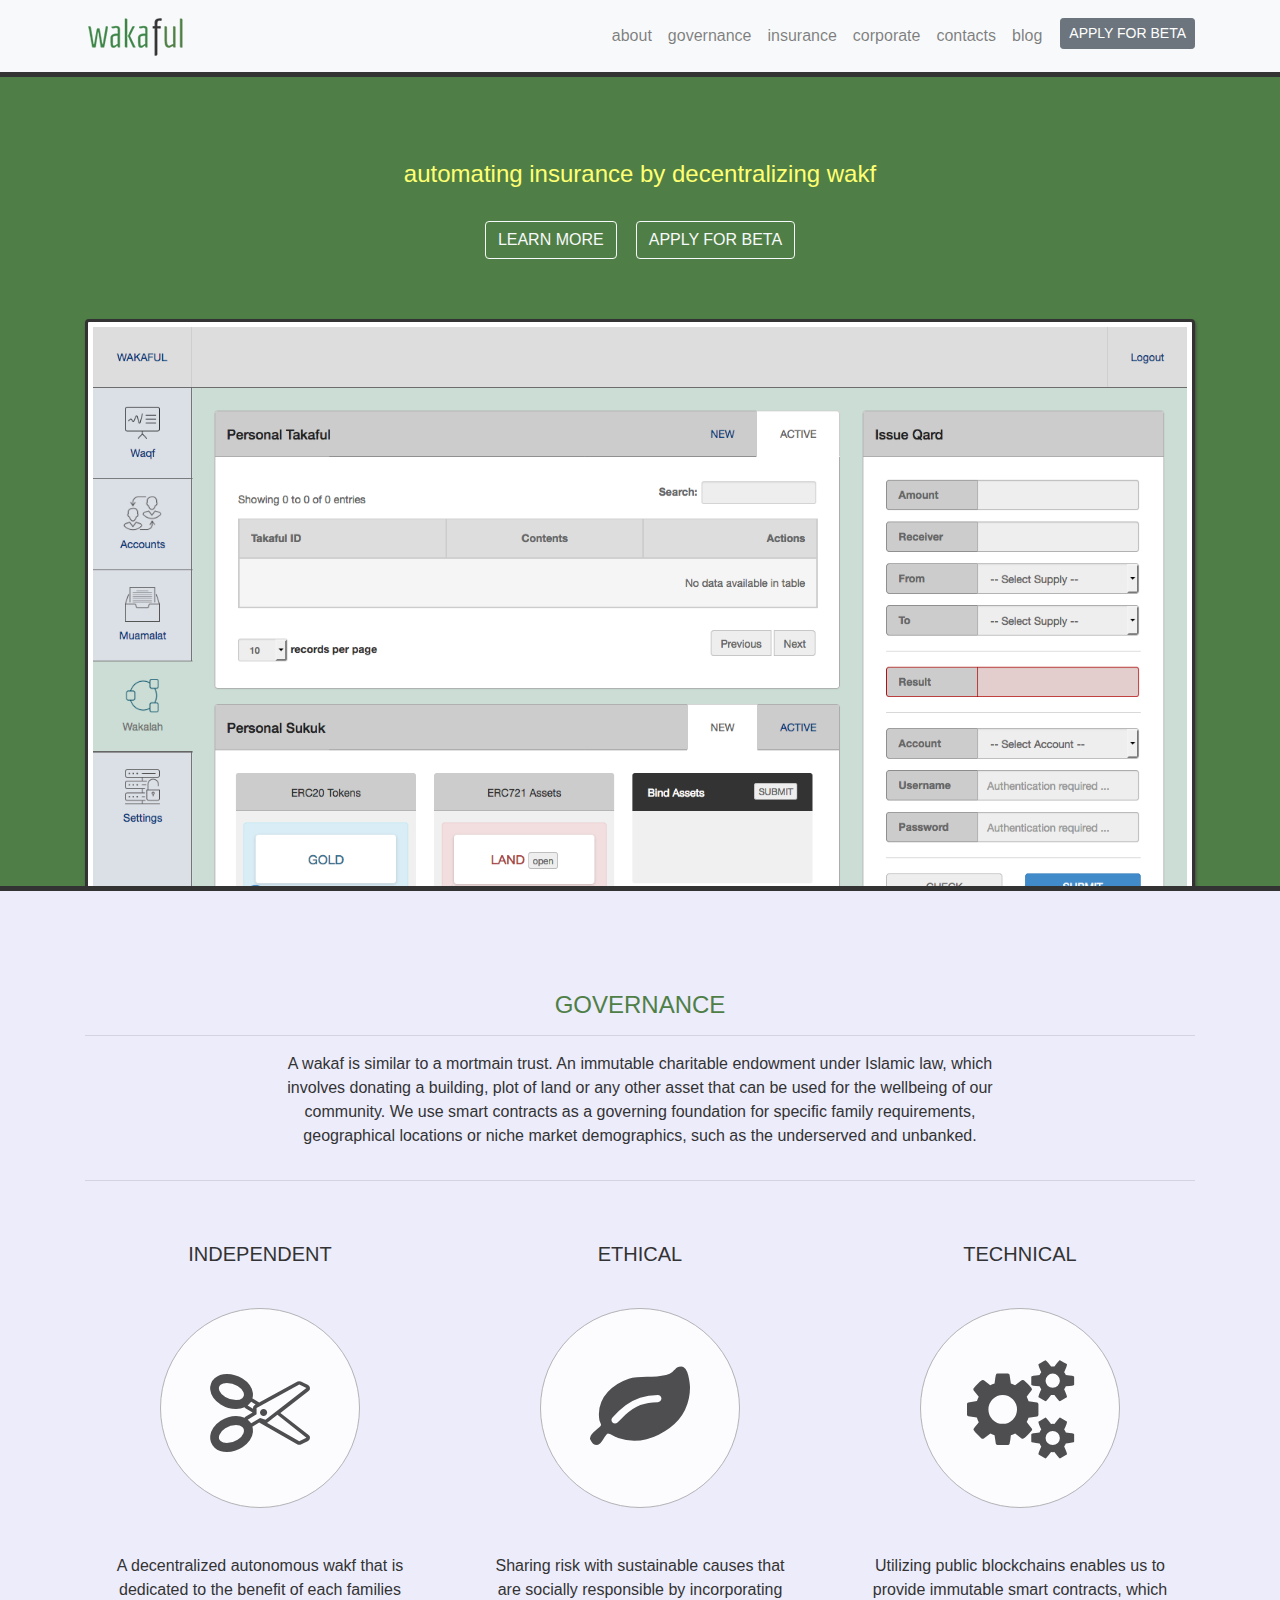
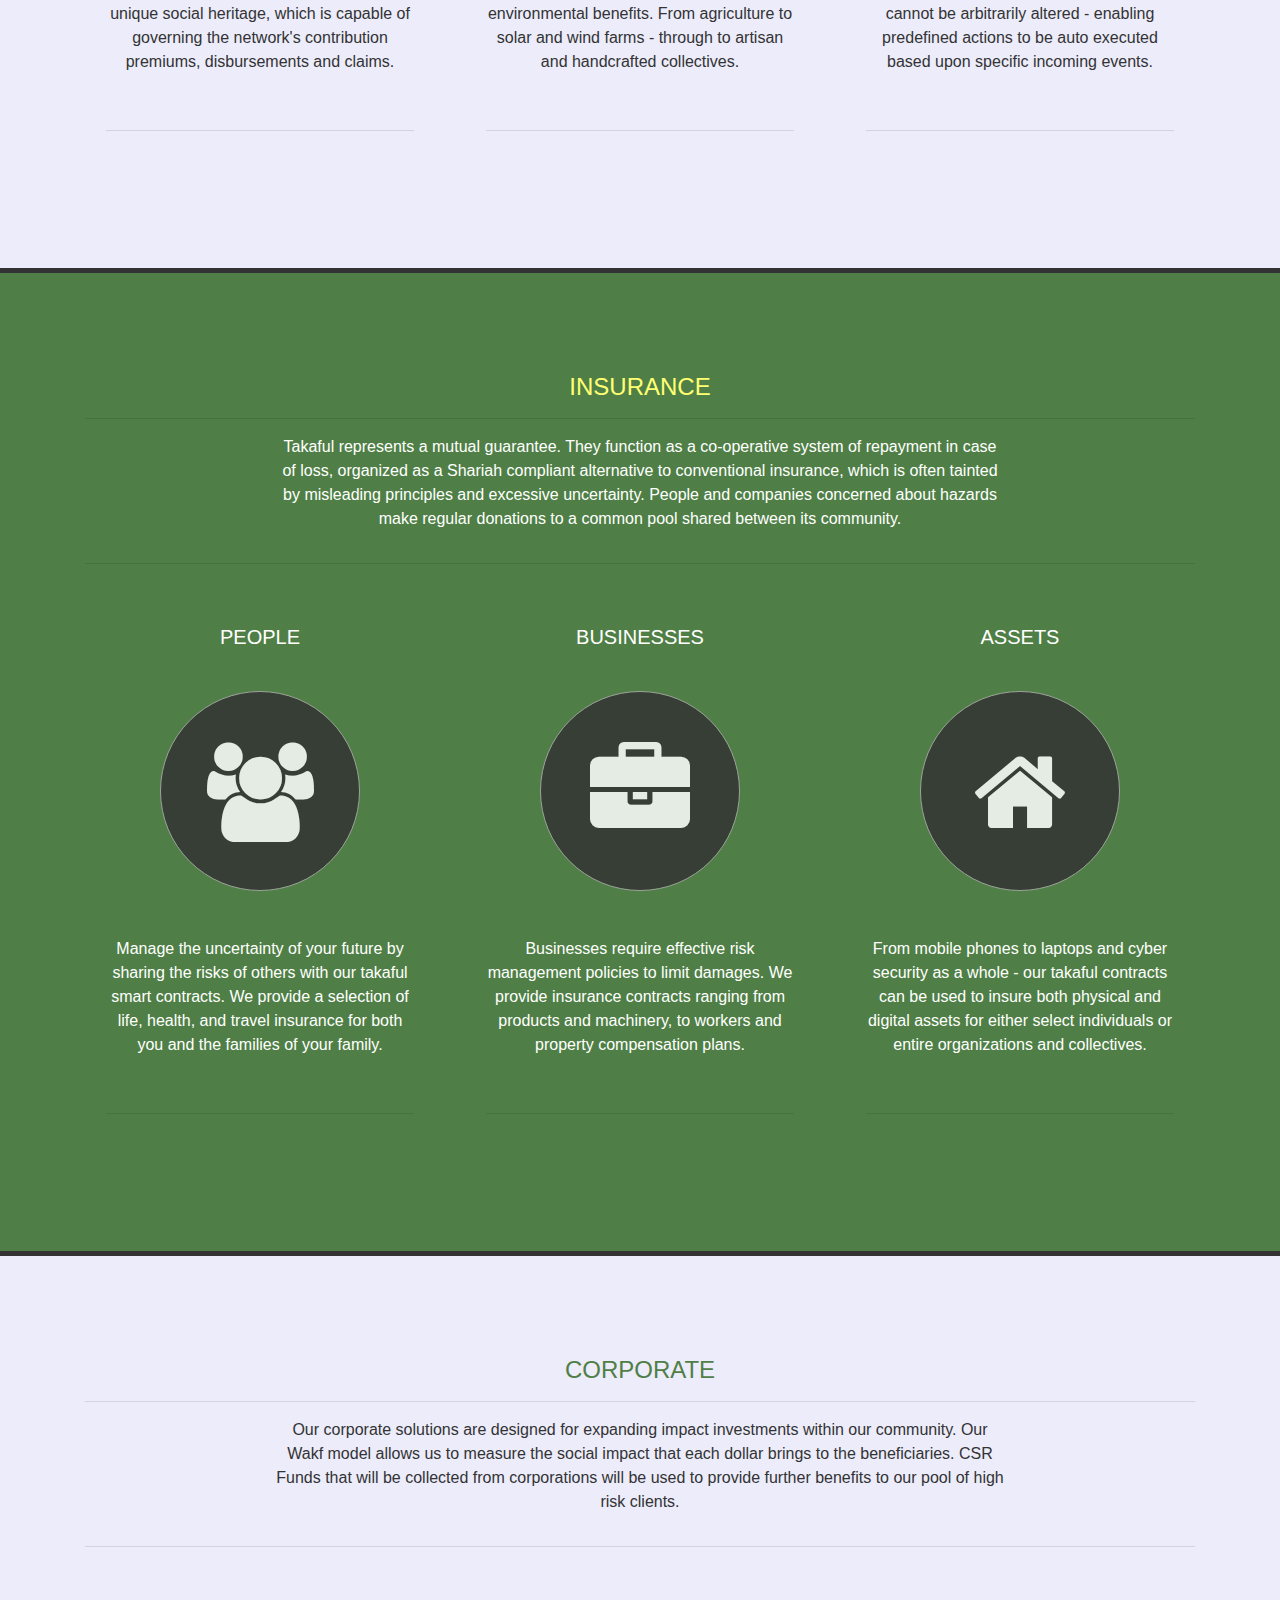
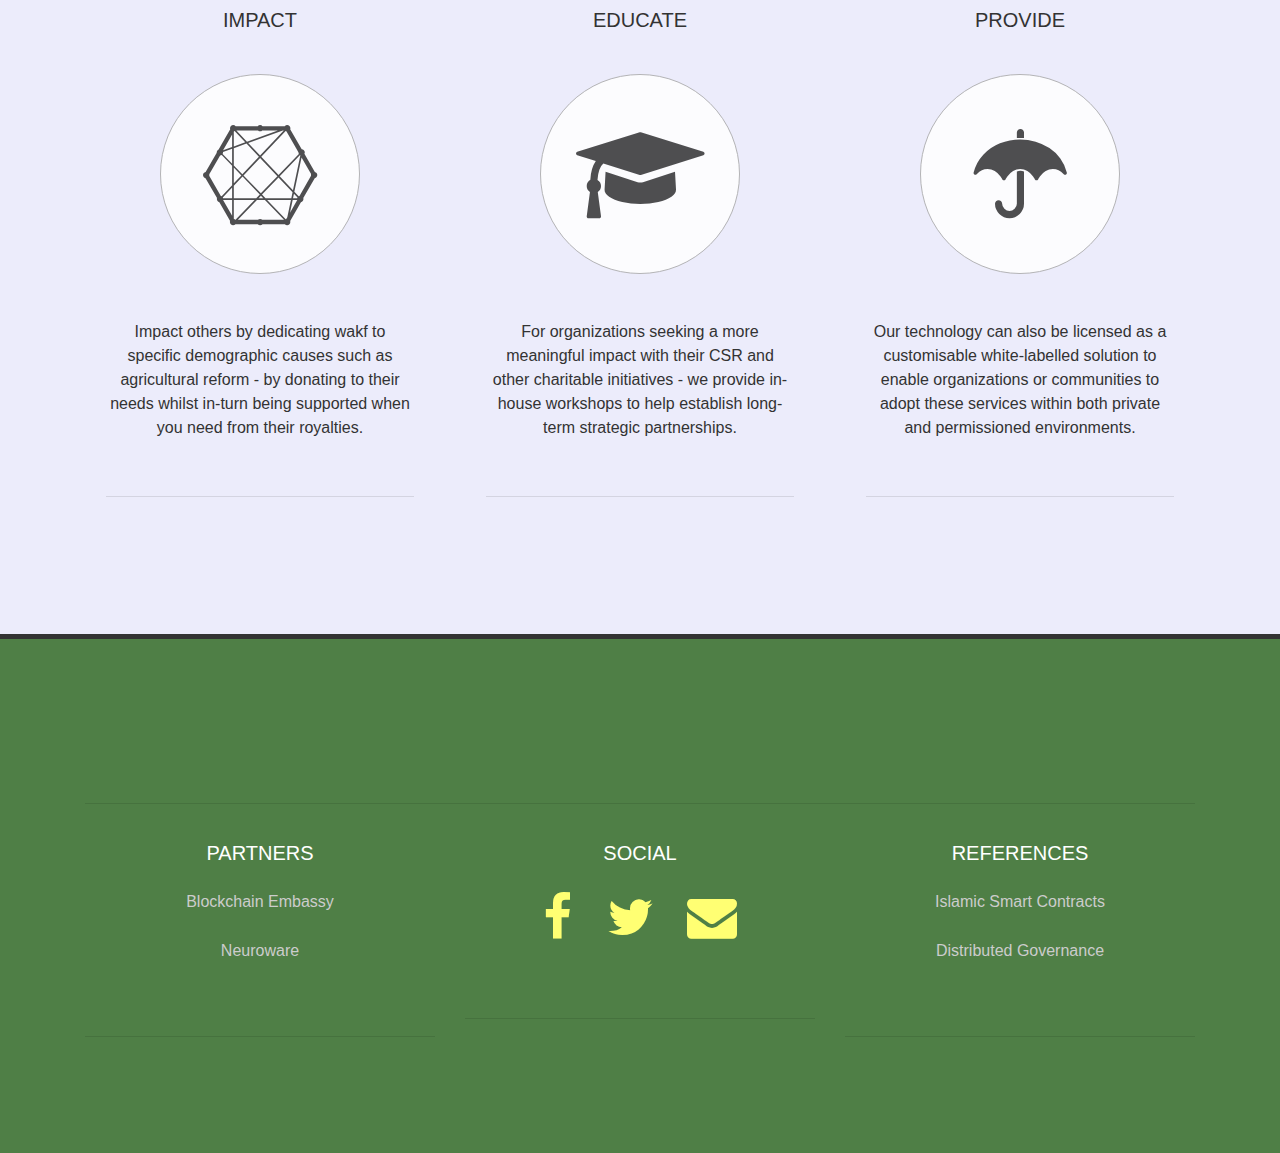
==== commit 5d92dcce: "basic manual blog" ====
--- a/index.html
+++ b/index.html
@@ -16,10 +16,10 @@
     
 <meta property="og:locale" content="en_US" />
 <meta property="og:type" content="website" />
-<meta property="og:title" content="Wakaful | Automating Insurance by Decentralizing Wakaf" />
+<meta property="og:title" content="Wakaful | Automating Insurance by Decentralizing Wakf" />
 <meta property="og:url" content="http://wakaful.com/" />
 <meta property="og:site_name" content="Wakaful" />
-<meta property="og:description" content="automating insurance by decentralizing wakaf" />
+<meta property="og:description" content="automating insurance by decentralizing wakf" />
 <meta property="og:image" content="http://wakaful.com/img/fb.png" />
     
 <link href="//maxcdn.bootstrapcdn.com/font-awesome/4.7.0/css/font-awesome.min.css" rel="stylesheet">
@@ -56,6 +56,9 @@
                         <a class="nav-link" href="#contacts">contacts</a>
                     </li>
                     <li class="nav-item">
+                        <a class="nav-link" href="blog/">blog</a>
+                    </li>
+                    <li class="nav-item">
                         <a href="https://wakaful.us19.list-manage.com/subscribe?u=8c5226ef8ec36c357509d81e9&id=e96c50570a" target="_blank" class="btn btn-secondary btn-sm">APPLY FOR BETA</a>
                     </li>
                 </ul>
@@ -82,11 +85,7 @@
             <div class="row">
                 <div class="col-md-2"></div>
                 <div class="col-md-8">
-                    <p class="intro">A 
-                        
-                        
-                        
-                        is similar to a mortmain trust. An immutable charitable endowment under Islamic law, which involves donating a building, plot of land or any other asset that can be used for the wellbeing of our community. We use smart contracts as a governing foundation for specific family requirements, geographical locations or niche market demographics, such as the underserved and unbanked.</p>
+                    <p class="intro">A wakaf is similar to a mortmain trust. An immutable charitable endowment under Islamic law, which involves donating a building, plot of land or any other asset that can be used for the wellbeing of our community. We use smart contracts as a governing foundation for specific family requirements, geographical locations or niche market demographics, such as the underserved and unbanked.</p>
                 </div>
                 <div class="col-md-2"></div>
             </div>
--- a/css/wakaful.css
+++ b/css/wakaful.css
@@ -110,6 +110,29 @@
 
 /*
 
+BLOG
+
+*/
+.row.article,
+.row.preview {
+    text-align: left;
+}
+hr.preview-divider {
+    margin: 45px 0;
+}
+.social.share {
+    margin-top: 60px;
+}
+.social.share i {
+    font-size: 32px;
+    color: #4F7F46;
+}
+.social.share i:hover {
+    color: #333;
+}
+
+/*
+
 RESPONSIVE
 
 */
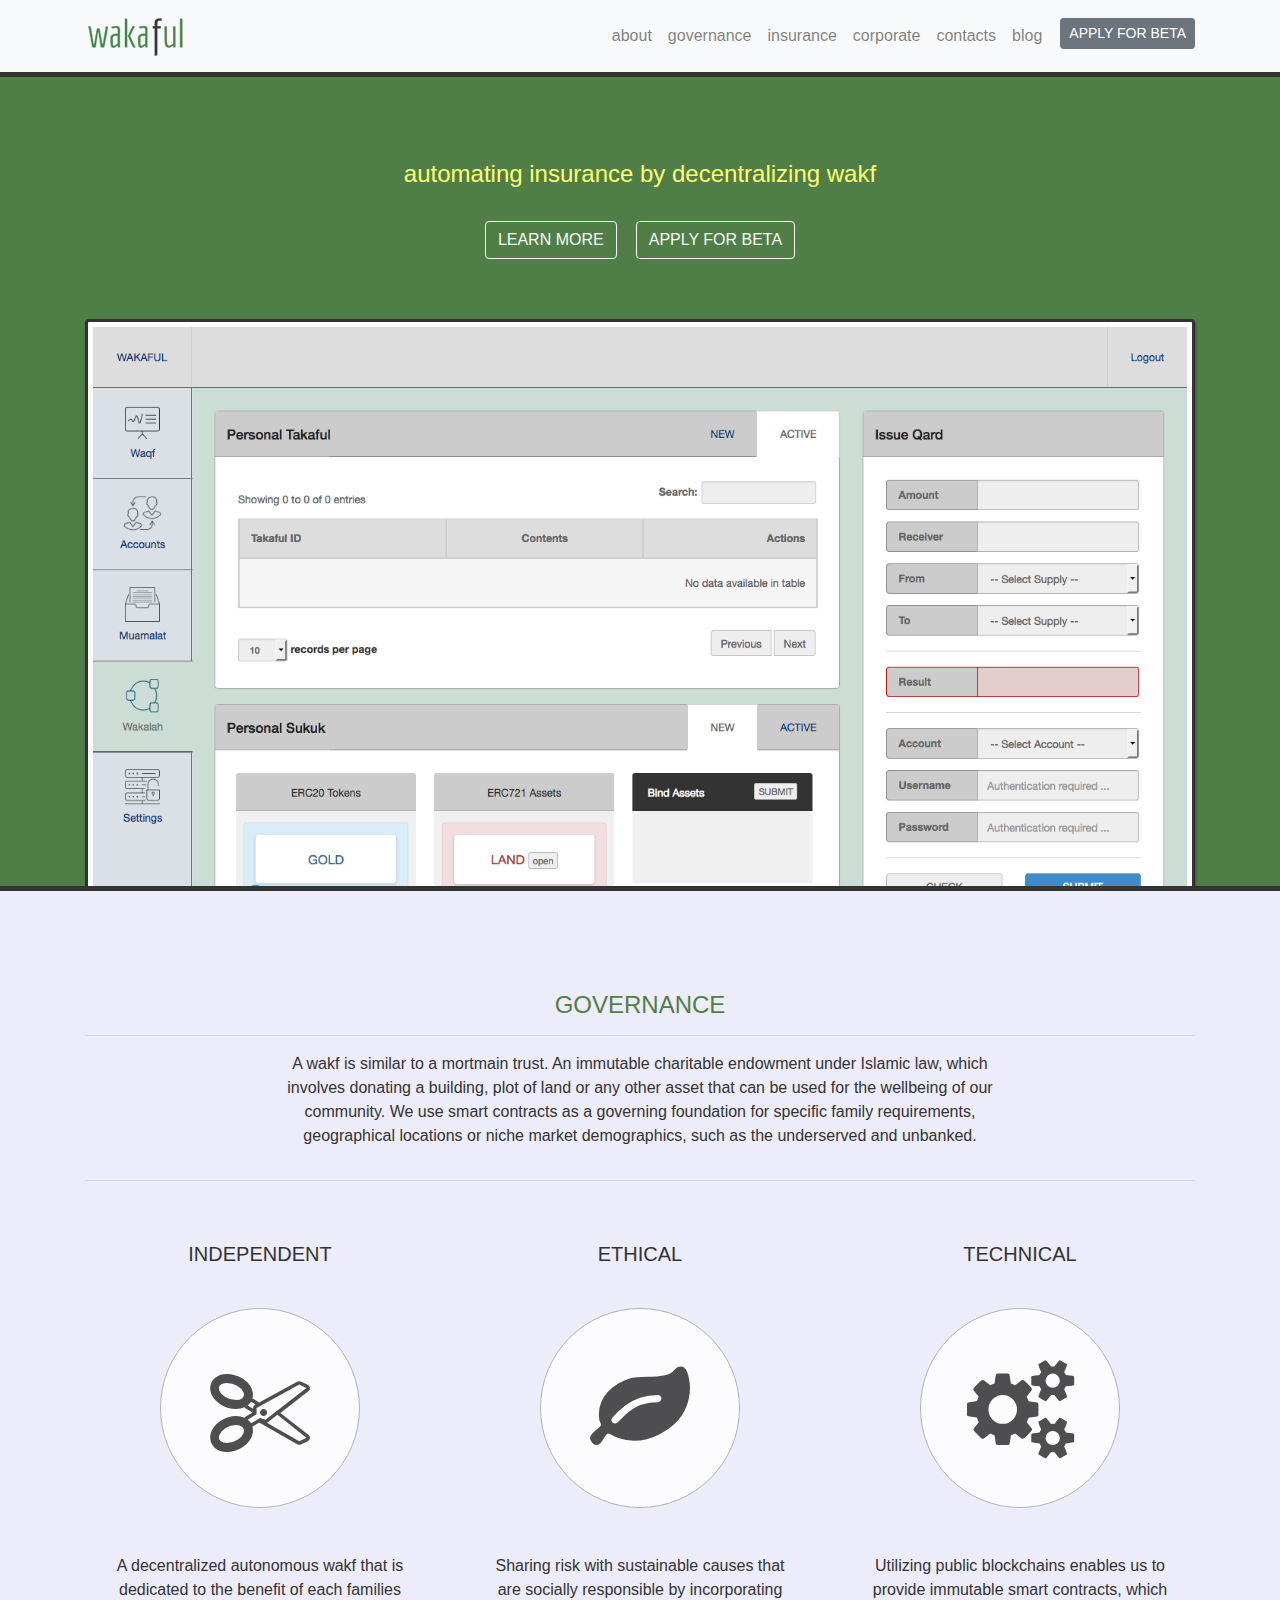
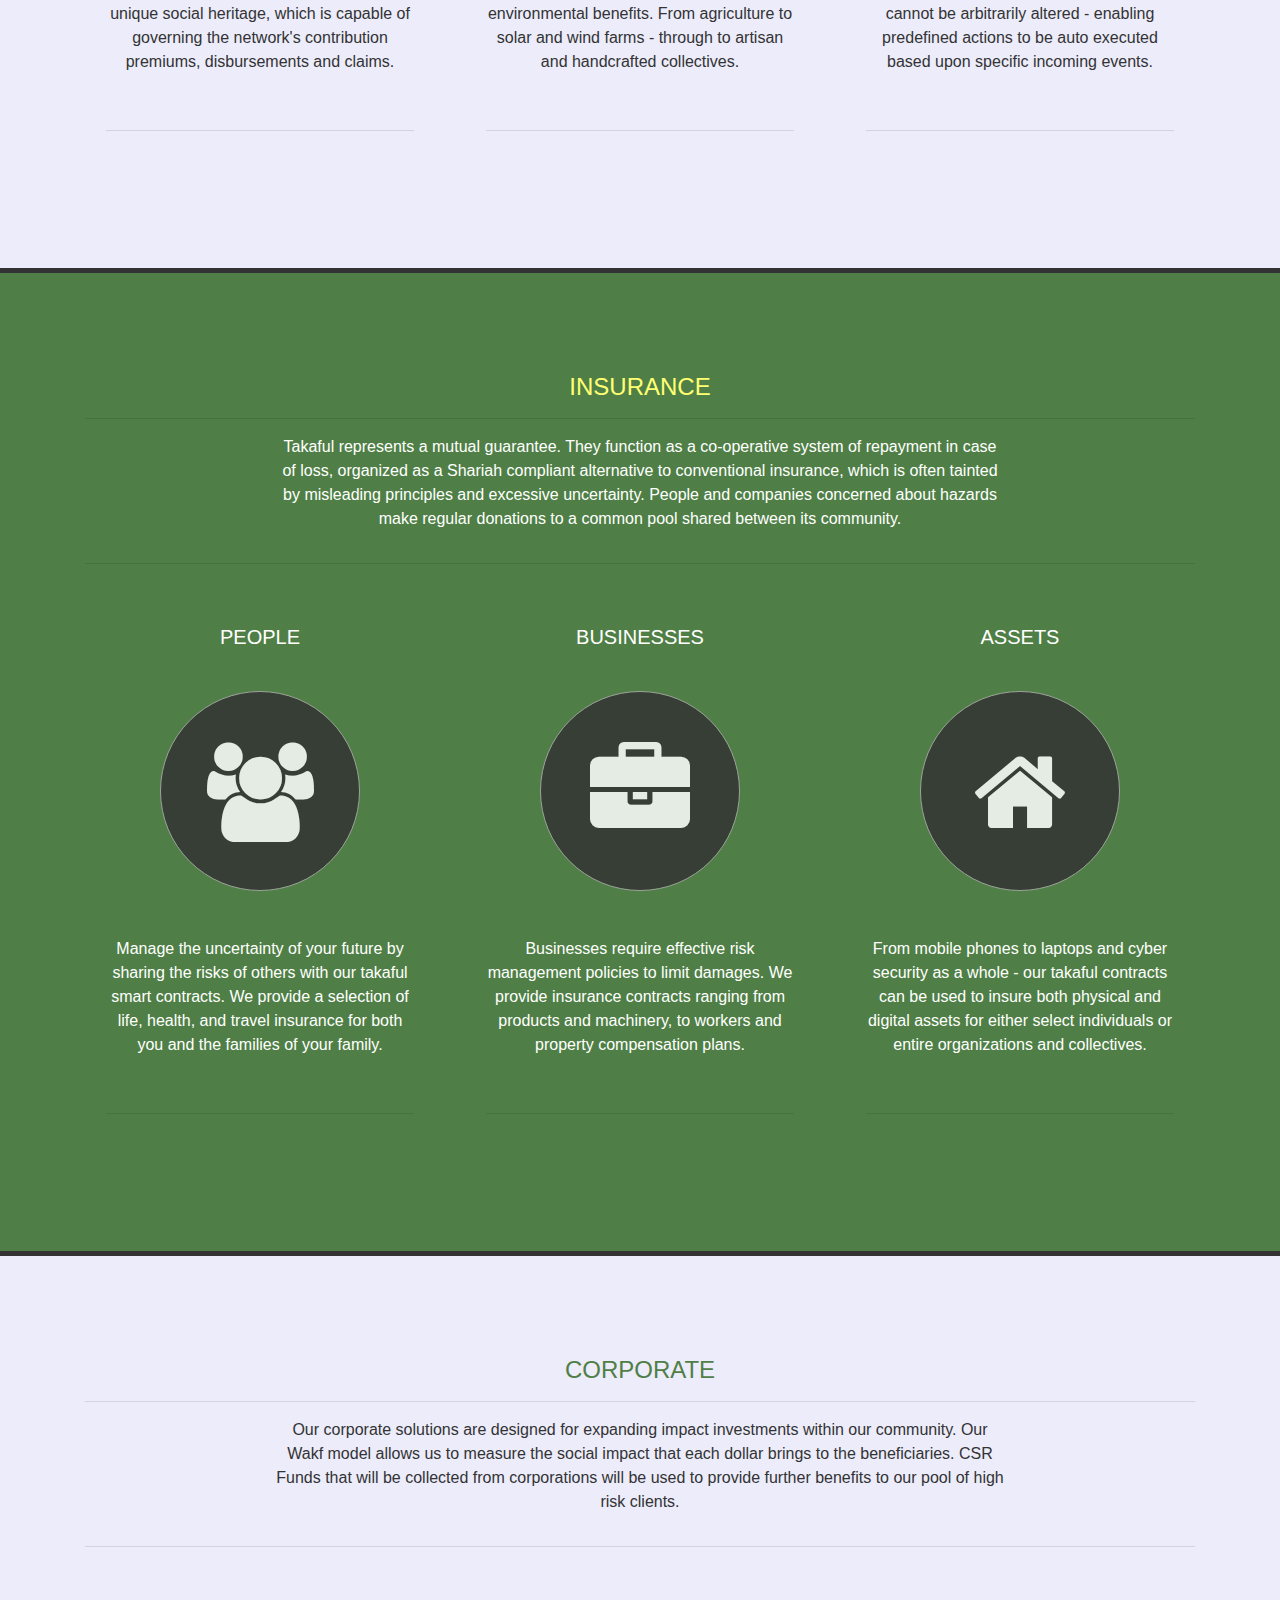
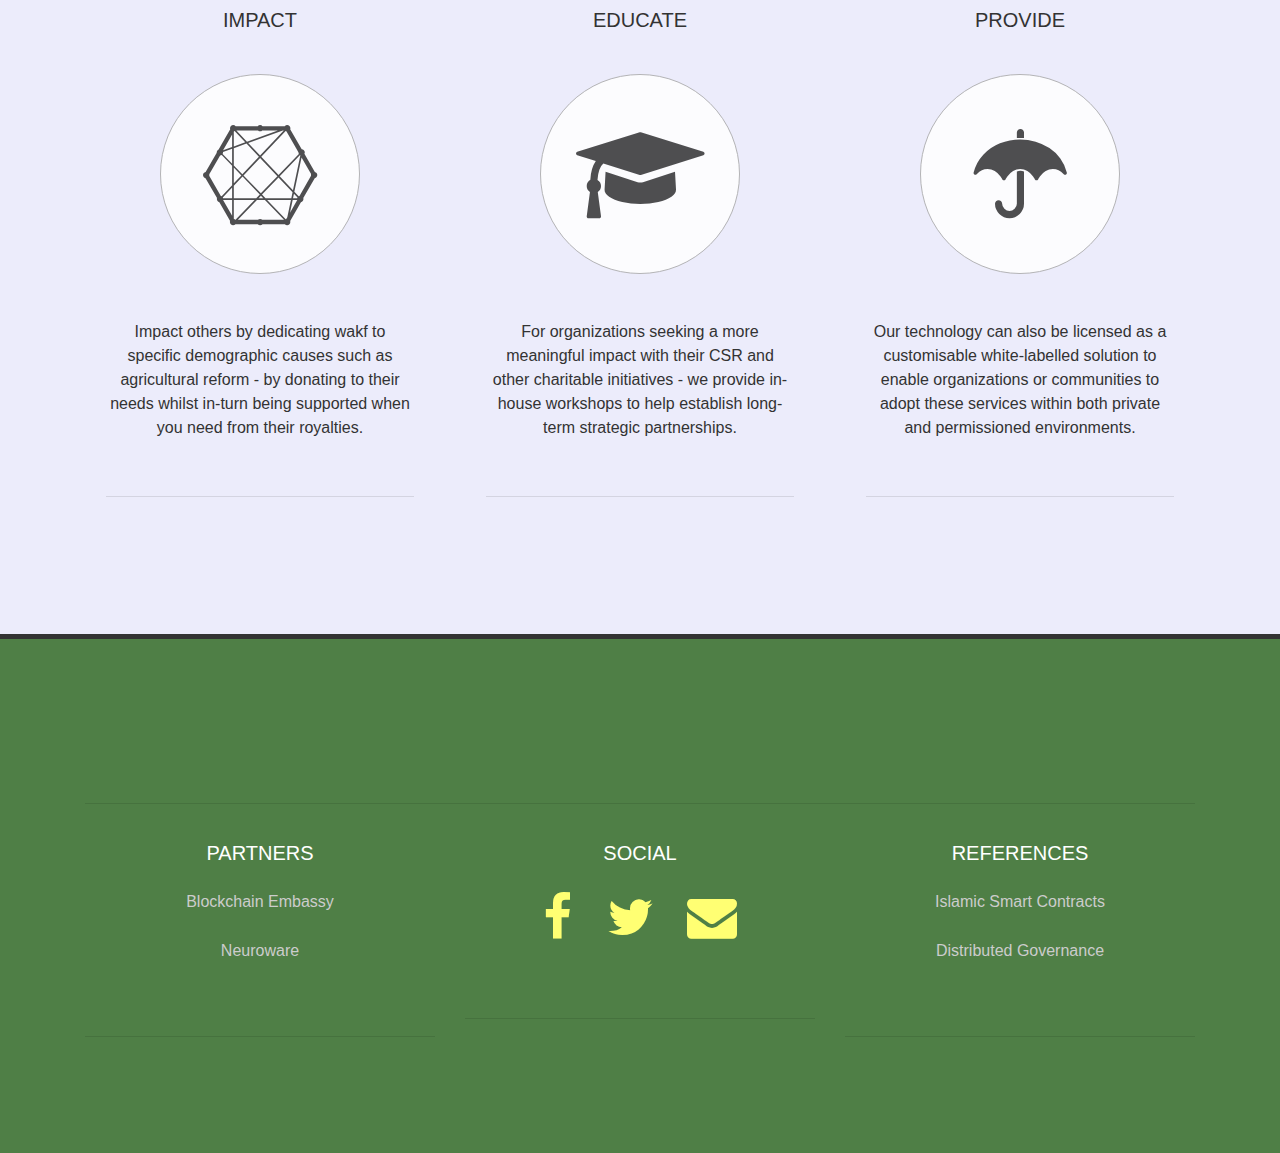
==== commit 1a2c451e: "edit the main page" ====
--- a/index.html
+++ b/index.html
@@ -85,7 +85,7 @@
             <div class="row">
                 <div class="col-md-2"></div>
                 <div class="col-md-8">
-                    <p class="intro">A wakaf is similar to a mortmain trust. An immutable charitable endowment under Islamic law, which involves donating a building, plot of land or any other asset that can be used for the wellbeing of our community. We use smart contracts as a governing foundation for specific family requirements, geographical locations or niche market demographics, such as the underserved and unbanked.</p>
+                    <p class="intro">A wakf is similar to a mortmain trust. An immutable charitable endowment under Islamic law, which involves donating a building, plot of land or any other asset that can be used for the wellbeing of our community. We use smart contracts as a governing foundation for specific family requirements, geographical locations or niche market demographics, such as the underserved and unbanked.</p>
                 </div>
                 <div class="col-md-2"></div>
             </div>
@@ -269,7 +269,7 @@
                         <div class="card-body">
                             <h5 class="card-title">SOCIAL</h5>
                             <a href="https://facebook.com/wakaful" target="_blank"><i class="fa fa-facebook"></i></a>
-                            <a href="https://twitter.com/waqaful" target="_blank"><i class="fa fa-twitter"></i></a>
+                            <a href="https://twitter.com/wakafuldotcom" target="_blank"><i class="fa fa-twitter"></i></a>
                             <a href="https://wakaful.wufoo.com/forms/z1rlz63f1rej79t/" target="_blank"><i class="fa fa-envelope"></i></a>
                         </div>
                     </div>
--- a/css/wakaful.css
+++ b/css/wakaful.css
@@ -122,6 +122,7 @@
 }
 .social.share {
     margin-top: 60px;
+    text-align: center;
 }
 .social.share i {
     font-size: 32px;
@@ -133,9 +134,41 @@
 
 /*
 
+SIDEBAR
+
+*/
+.sidebar .list-group {
+    margin-top: -15px;
+}
+.sidebar .list-group h4 {
+    color: #333;
+}
+.preview a,
+.article a,
+.sidebar .list-group a {
+    color: #4F7F46;
+}
+.preview a:hover,
+.article a:hover,
+.sidebar .list-group a:hover {
+    color: #333;
+}
+
+/*
+
 RESPONSIVE
 
 */
+@media screen and (max-width: 991px) { 
+    .preview .col-md-6 {
+        text-align: center;
+    }
+    .sidebar,
+    .preview .col-md-6 h4 {
+        margin-top: 30px;
+        text-align: center;
+    }
+}
 @media screen and (min-width: 992px) { 
     html .navbar.fixed-top .nav-item .btn {
         margin: 10px 0 0 10px;
